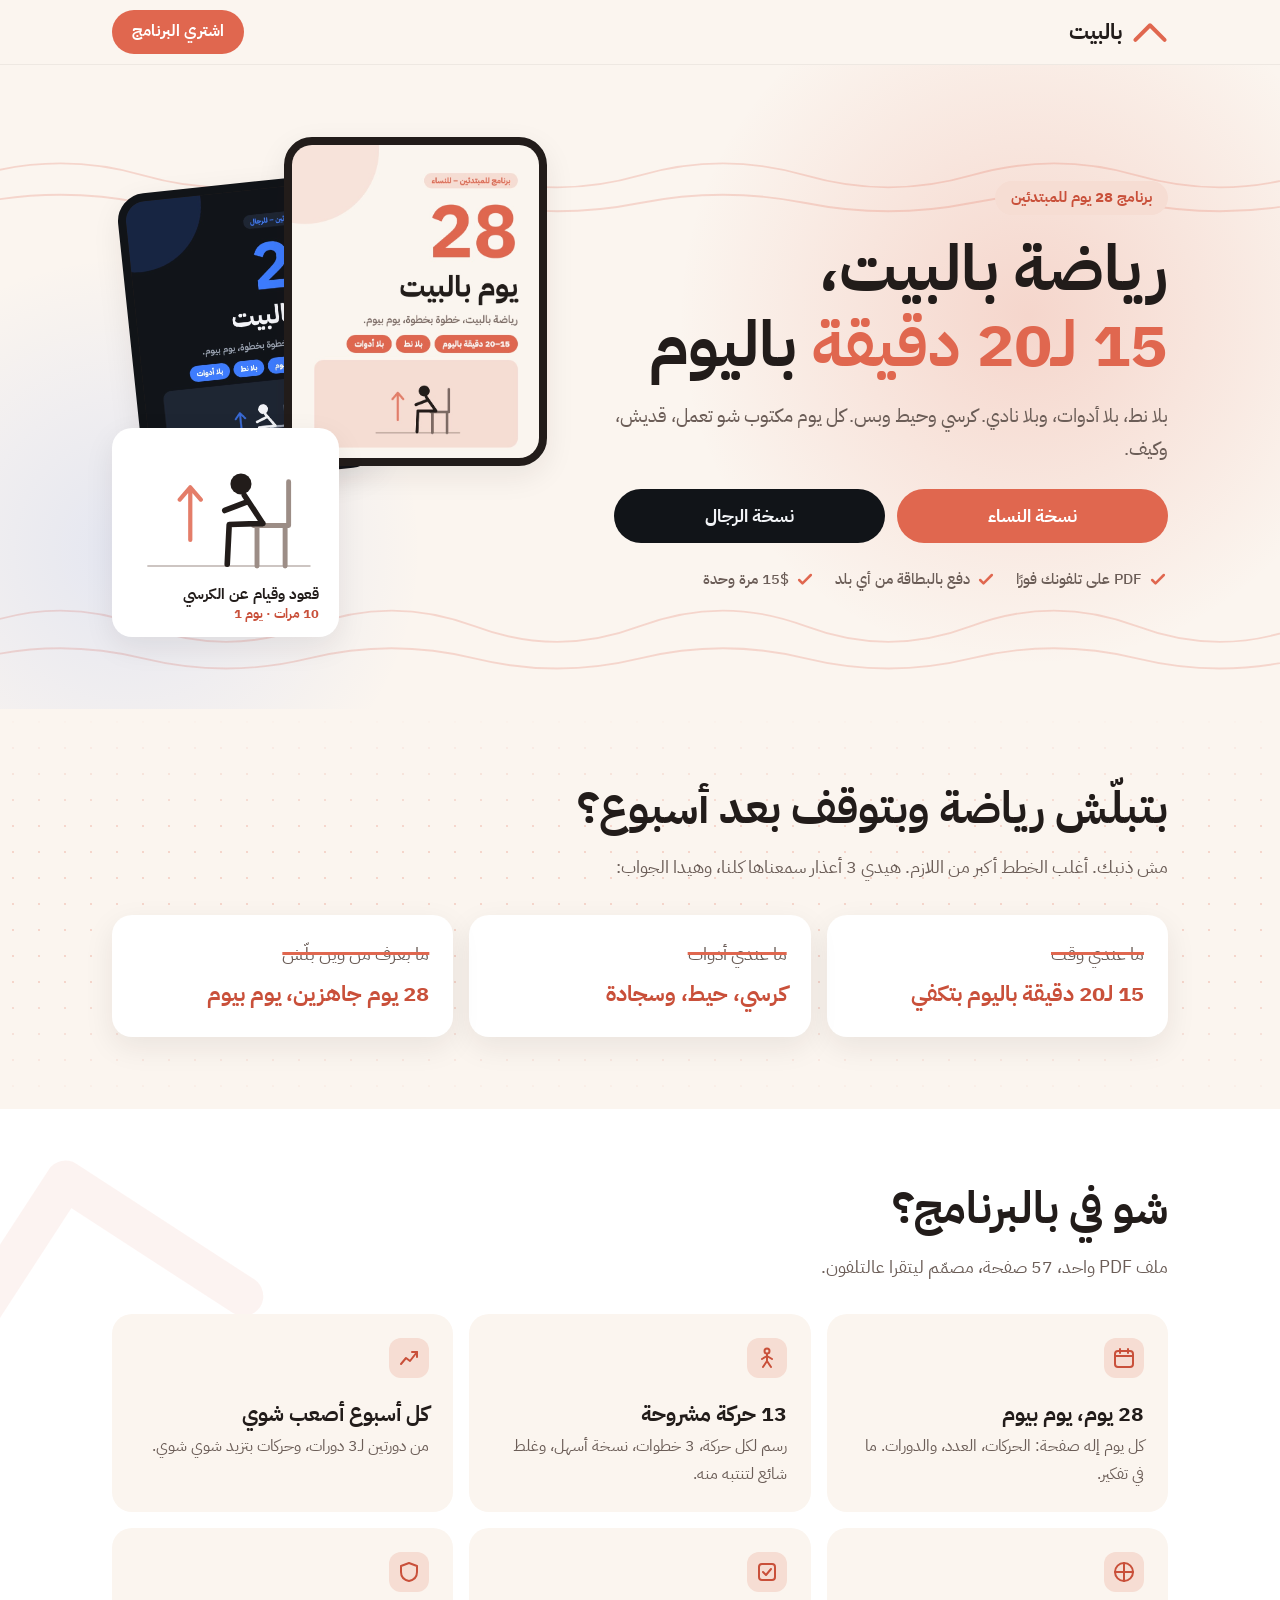
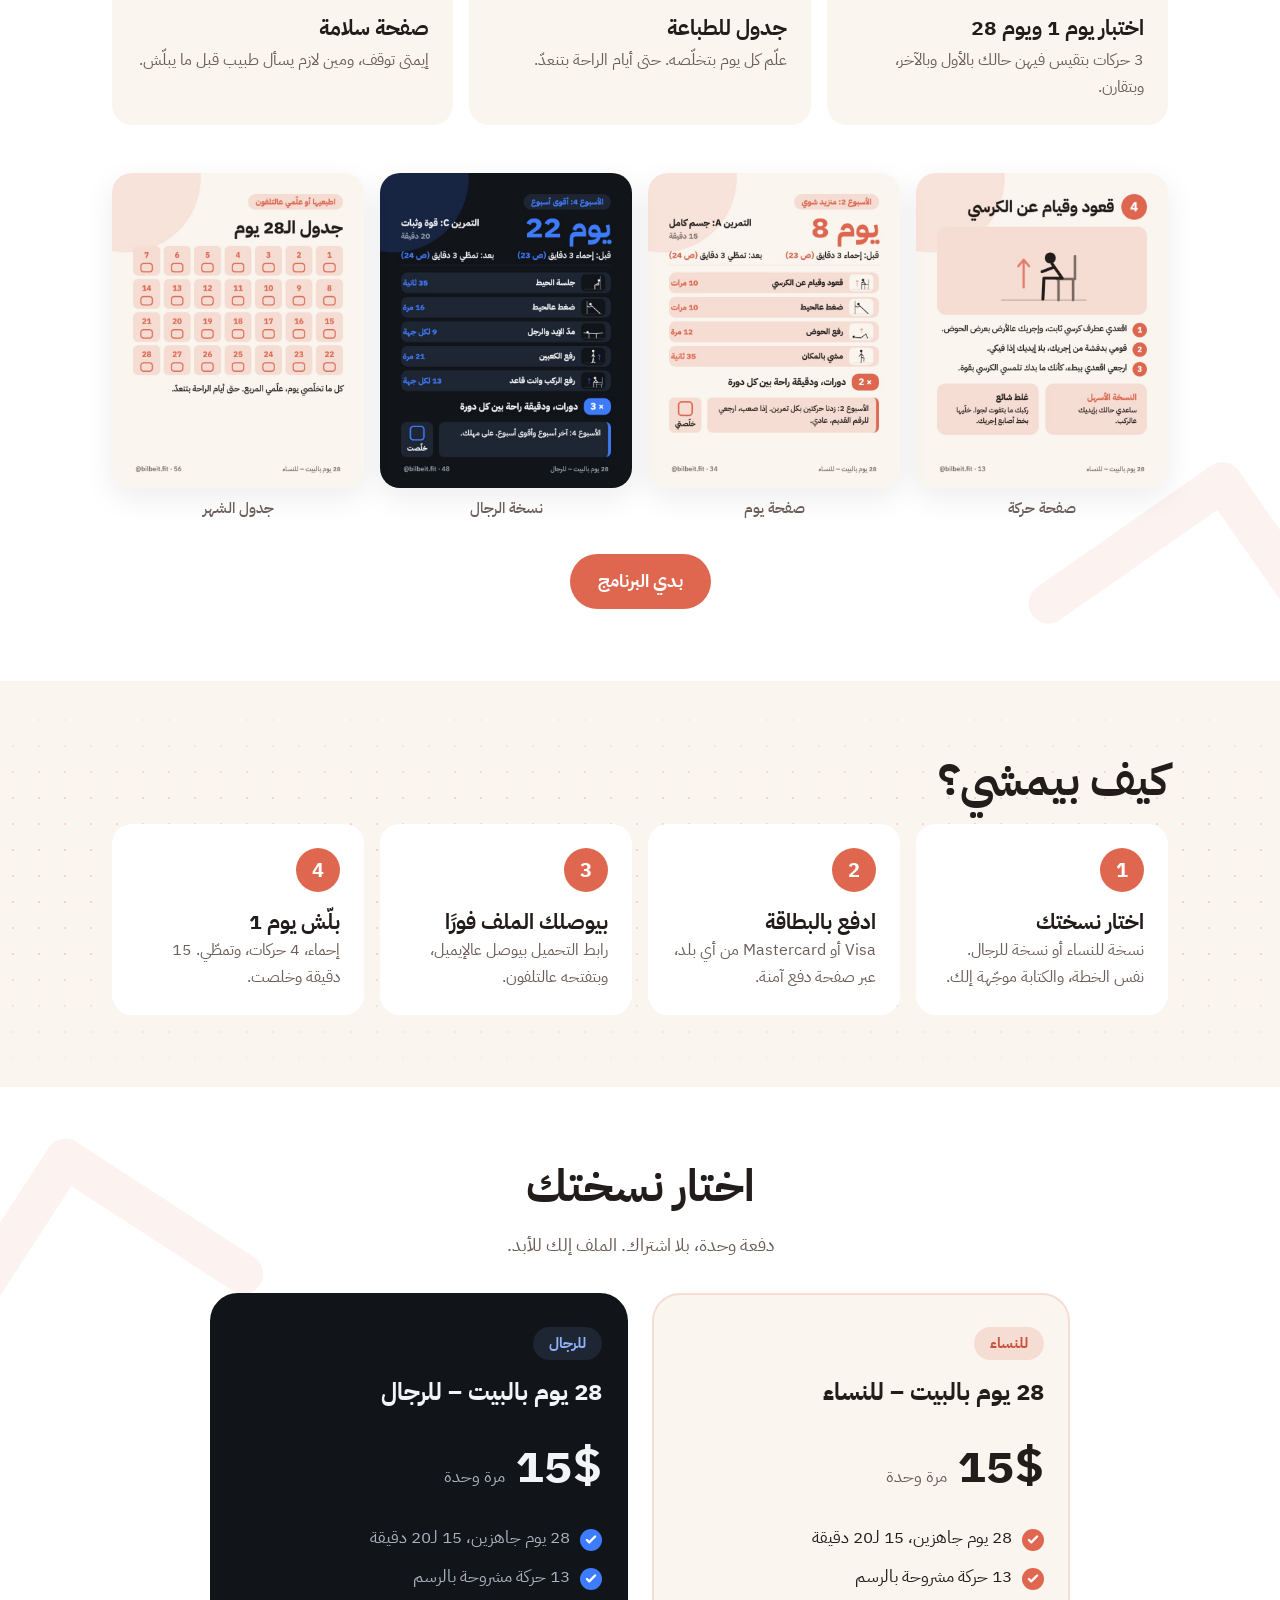
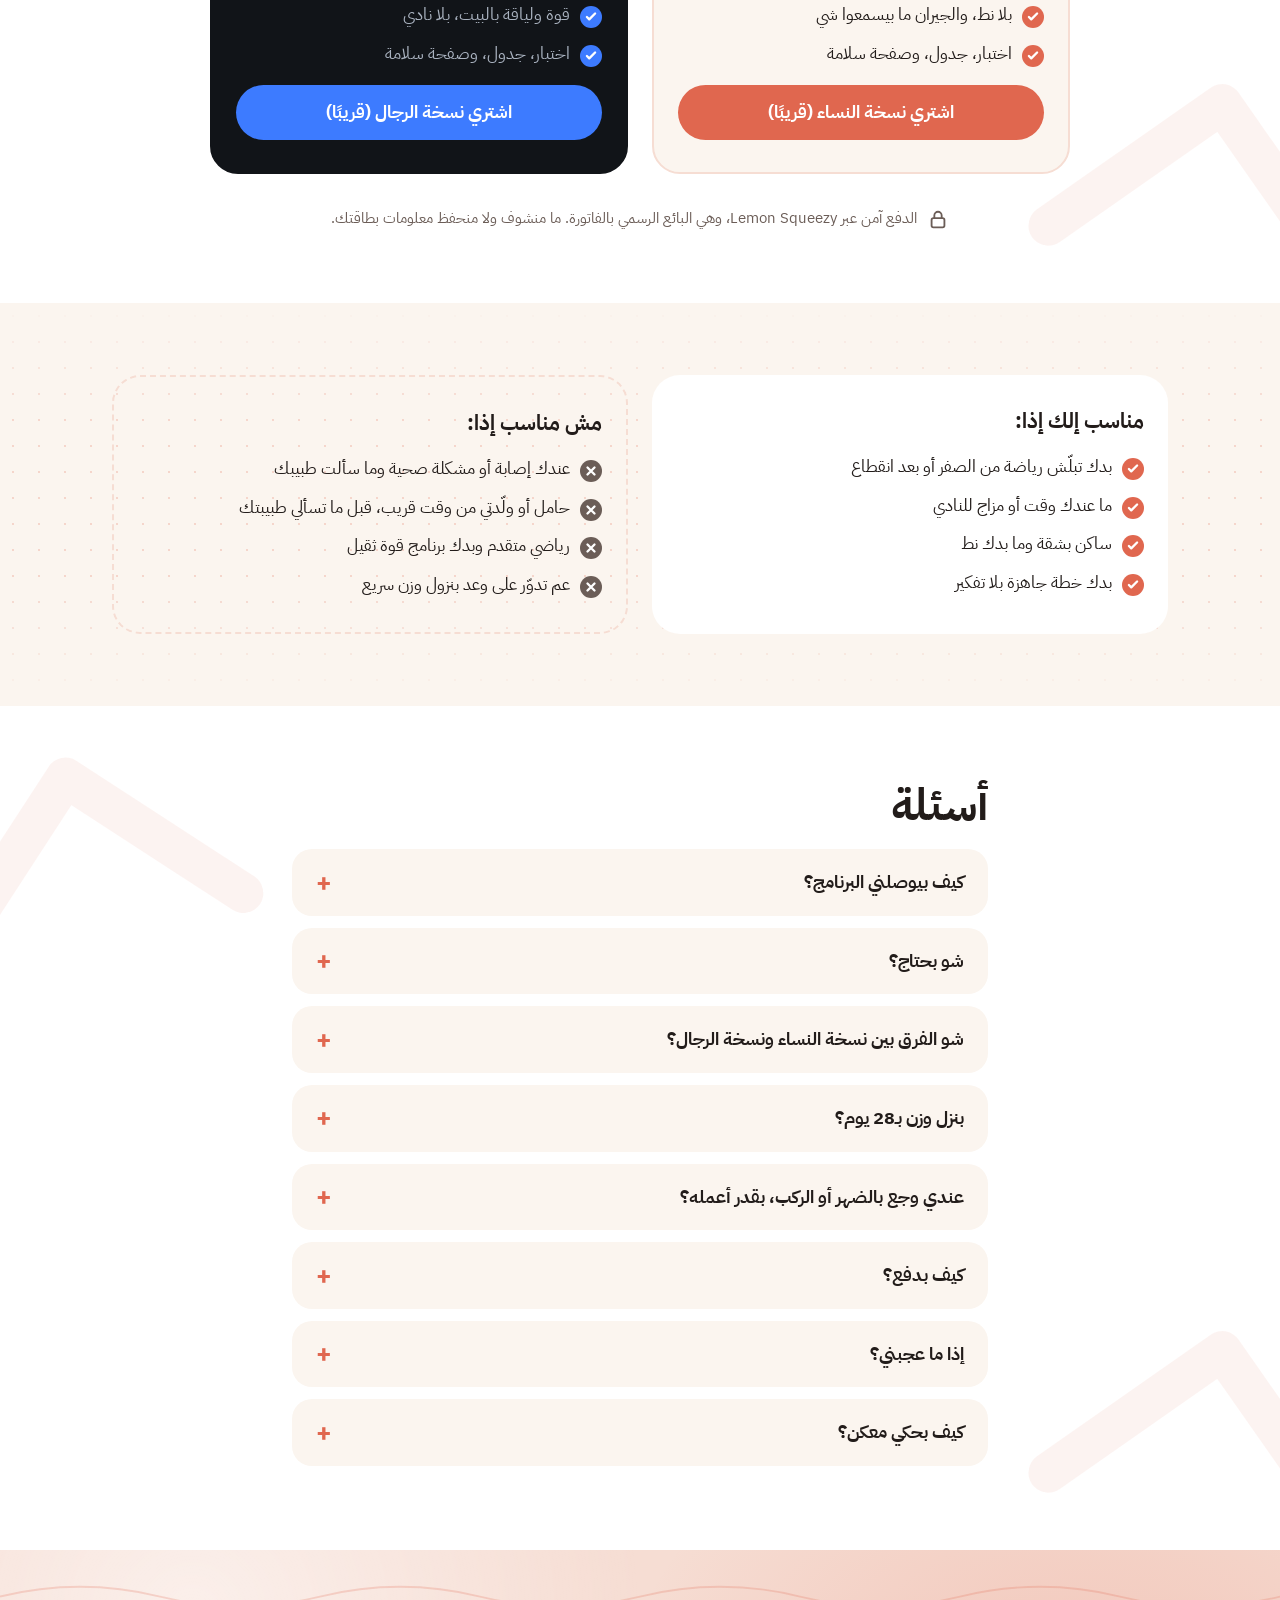
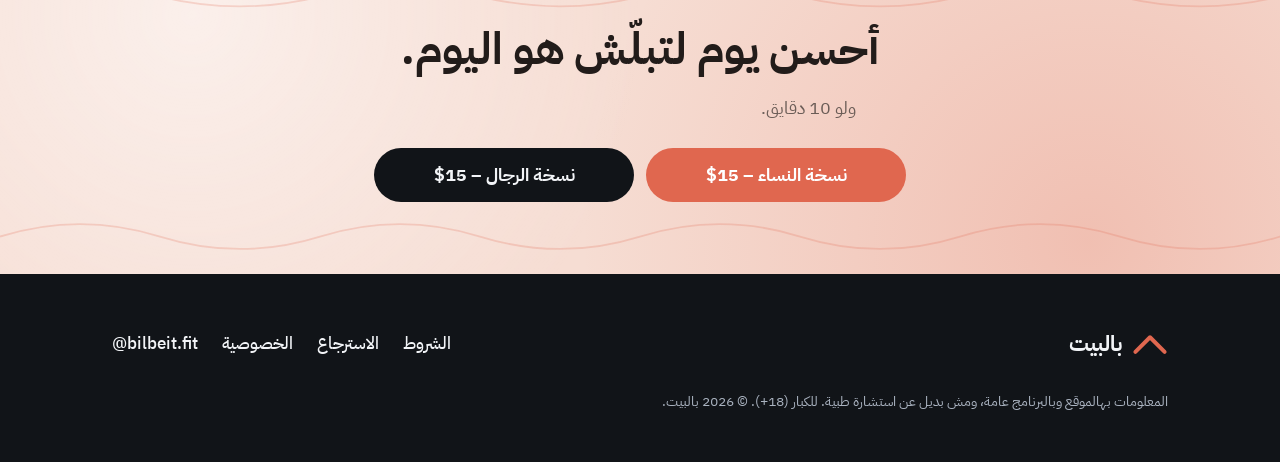
==== index.html @ 8a80253b "Store website for 28 yom bilbeit Co-Authored-By: Claude Opus 5.5 <noreply@anthropic.com>" ====
<!doctype html>
<html lang="ar" dir="rtl">
<head>
<meta charset="utf-8">
<meta name="viewport" content="width=device-width, initial-scale=1">
<title>28 يوم بالبيت | رياضة بالبيت بلا نادي</title>
<meta name="description" content="برنامج رياضة بالبيت للمبتدئين: 28 يوم جاهزين، 15 لـ20 دقيقة باليوم، بلا نط وبلا أدوات. نسخة للنساء ونسخة للرجال، PDF على تلفونك بـ15$.">
<meta property="og:title" content="28 يوم بالبيت">
<meta property="og:description" content="رياضة بالبيت، 15 لـ20 دقيقة باليوم، بلا نط وبلا أدوات.">
<meta property="og:image" content="img/cover-women.jpg">
<meta name="theme-color" content="#FBF5EF">
<link rel="icon" href="img/favicon.svg" type="image/svg+xml">
<link rel="preconnect" href="https://fonts.googleapis.com">
<link rel="preconnect" href="https://fonts.gstatic.com" crossorigin>
<link href="https://fonts.googleapis.com/css2?family=IBM+Plex+Sans+Arabic:wght@400;500;700&display=swap" rel="stylesheet">
<link rel="stylesheet" href="style.css">
</head>
<body>
<a class="skip" href="#main">انتقل للمحتوى</a>

<header class="nav">
  <div class="wrap nav-in">
    <a class="logo" href="#top" aria-label="بالبيت، الصفحة الرئيسية">
      <svg viewBox="0 0 64 40" aria-hidden="true"><path d="M6 34 L32 8 L58 34"/></svg>
      <span>بالبيت</span>
    </a>
    <a class="btn btn-sm" href="#buy">اشتري البرنامج</a>
  </div>
</header>

<main id="main">
  <!-- Hero -->
  <section class="hero" id="top">
    <svg class="waves" viewBox="0 0 1440 700" preserveAspectRatio="xMidYMid slice" aria-hidden="true"><g class="bg-drift"><path d="M0 120 Q90 94 180 120 T360 120 T540 120 T720 120 T900 120 T1080 120 T1260 120 T1440 120 T1620 120 T1800 120 T1980 120 T2160 120 T2340 120 T2520 120 T2700 120 T2880 120"/><path d="M0 150 Q90 132 180 150 T360 150 T540 150 T720 150 T900 150 T1080 150 T1260 150 T1440 150 T1620 150 T1800 150 T1980 150 T2160 150 T2340 150 T2520 150 T2700 150 T2880 150"/><path d="M0 610 Q90 576 180 610 T360 610 T540 610 T720 610 T900 610 T1080 610 T1260 610 T1440 610 T1620 610 T1800 610 T1980 610 T2160 610 T2340 610 T2520 610 T2700 610 T2880 610"/><path d="M0 645 Q90 623 180 645 T360 645 T540 645 T720 645 T900 645 T1080 645 T1260 645 T1440 645 T1620 645 T1800 645 T1980 645 T2160 645 T2340 645 T2520 645 T2700 645 T2880 645"/></g></svg>
    <div class="wrap hero-in">
      <div class="hero-text">
        <span class="chip">برنامج 28 يوم للمبتدئين</span>
        <h1>رياضة بالبيت،<br><span class="accent">15 لـ20 دقيقة</span> باليوم</h1>
        <p class="lead">بلا نط، بلا أدوات، وبلا نادي. كرسي وحيط وبس. كل يوم مكتوب شو تعمل، قديش، وكيف.</p>
        <div class="cta-row">
          <a class="btn" href="#buy-women">نسخة النساء</a>
          <a class="btn btn-dark" href="#buy-men">نسخة الرجال</a>
        </div>
        <ul class="trust">
          <li><svg aria-hidden="true" viewBox="0 0 24 24"><path d="M5 12l4 4 10-10"/></svg>PDF على تلفونك فورًا</li>
          <li><svg aria-hidden="true" viewBox="0 0 24 24"><path d="M5 12l4 4 10-10"/></svg>دفع بالبطاقة من أي بلد</li>
          <li><svg aria-hidden="true" viewBox="0 0 24 24"><path d="M5 12l4 4 10-10"/></svg>15$ مرة وحدة</li>
        </ul>
      </div>
      <div class="hero-art" aria-hidden="true">
        <div class="phone"><img src="img/cover-women.jpg" alt="" width="720" height="900"></div>
        <div class="phone phone-back"><img src="img/cover-men.jpg" alt="" width="720" height="900"></div>
        <div class="fig-card">
          <!-- SMIL animation: works in Safari, Chrome and Firefox (CSS "d" animation does not work in Safari). -->
          <svg viewBox="0 0 600 420" class="hero-svg"><line x1="80" y1="370" x2="540" y2="370" class="ground"/>
            <path d="M380 255 H480 M480 255 V130 M390 255 V370 M470 255 V370" class="prop"/>
            <path d="M200 300 V150 M170 185 L200 150 L230 185" class="hint">
              <animateTransform attributeName="transform" type="translate" values="0 0;0 -18;0 0" dur="1.5s" repeatCount="indefinite"/></path>
            <circle cx="345" cy="140" r="30" class="fig">
              <animate attributeName="cx" values="345;345;330;330;345" keyTimes="0;.15;.5;.65;1" dur="3s" repeatCount="indefinite"
                       calcMode="spline" keySplines=".45 0 .55 1;.45 0 .55 1;.45 0 .55 1;.45 0 .55 1"/>
              <animate attributeName="cy" values="140;140;62;62;140" keyTimes="0;.15;.5;.65;1" dur="3s" repeatCount="indefinite"
                       calcMode="spline" keySplines=".45 0 .55 1;.45 0 .55 1;.45 0 .55 1;.45 0 .55 1"/></circle>
            <path d="M355 172 L410 250 M410 250 L310 250 L305 365 M365 190 L300 215" class="fig">
              <animate attributeName="d" keyTimes="0;.15;.5;.65;1" dur="3s" repeatCount="indefinite" calcMode="spline"
                       keySplines=".45 0 .55 1;.45 0 .55 1;.45 0 .55 1;.45 0 .55 1"
                       values="M355 172 L410 250 M410 250 L310 250 L305 365 M365 190 L300 215;M355 172 L410 250 M410 250 L310 250 L305 365 M365 190 L300 215;M330 95 L335 225 M335 225 L328 295 L310 365 M332 125 L262 150;M330 95 L335 225 M335 225 L328 295 L310 365 M332 125 L262 150;M355 172 L410 250 M410 250 L310 250 L305 365 M365 190 L300 215"/></path>
          </svg>
          <p class="fig-cap"><b>قعود وقيام عن الكرسي</b><span>10 مرات · يوم 1</span></p>
        </div>
      </div>
    </div>
  </section>

  <!-- Problem -> answer -->
  <section class="sec">
    <div class="wrap">
      <h2 class="h2">بتبلّش رياضة وبتوقف بعد أسبوع؟</h2>
      <p class="sub">مش ذنبك. أغلب الخطط أكبر من اللازم. هيدي 3 أعذار سمعناها كلنا، وهيدا الجواب:</p>
      <div class="swaps">
        <div class="swap"><s>ما عندي وقت</s><b>15 لـ20 دقيقة باليوم بتكفي</b></div>
        <div class="swap"><s>ما عندي أدوات</s><b>كرسي، حيط، وسجادة</b></div>
        <div class="swap"><s>ما بعرف من وين بلّش</s><b>28 يوم جاهزين، يوم بيوم</b></div>
      </div>
    </div>
  </section>

  <!-- What's inside -->
  <section class="sec sec-soft" id="inside">
    <div class="wrap">
      <h2 class="h2">شو في بالبرنامج؟</h2>
      <p class="sub">ملف PDF واحد، 57 صفحة، مصمّم ليتقرا عالتلفون.</p>
      <div class="grid3">
        <div class="feat"><svg viewBox="0 0 24 24" aria-hidden="true"><rect x="3" y="5" width="18" height="16" rx="3"/><path d="M3 10h18M8 3v4M16 3v4"/></svg><h3>28 يوم، يوم بيوم</h3><p>كل يوم إله صفحة: الحركات، العدد، والدورات. ما في تفكير.</p></div>
        <div class="feat"><svg viewBox="0 0 24 24" aria-hidden="true"><circle cx="12" cy="5" r="2.5"/><path d="M12 8v7M12 15l-4 6M12 15l4 6M12 10l-5 3M12 10l5 3"/></svg><h3>13 حركة مشروحة</h3><p>رسم لكل حركة، 3 خطوات، نسخة أسهل، وغلط شائع لتنتبه منه.</p></div>
        <div class="feat"><svg viewBox="0 0 24 24" aria-hidden="true"><path d="M4 18l5-6 4 3 7-9"/><path d="M15 6h5v5"/></svg><h3>كل أسبوع أصعب شوي</h3><p>من دورتين لـ3 دورات، وحركات بتزيد شوي شوي.</p></div>
        <div class="feat"><svg viewBox="0 0 24 24" aria-hidden="true"><path d="M12 3v18M3 12h18" /><circle cx="12" cy="12" r="9"/></svg><h3>اختبار يوم 1 ويوم 28</h3><p>3 حركات بتقيس فيهن حالك بالأول وبالآخر، وبتقارن.</p></div>
        <div class="feat"><svg viewBox="0 0 24 24" aria-hidden="true"><rect x="4" y="4" width="16" height="16" rx="3"/><path d="M8 12l3 3 5-6"/></svg><h3>جدول للطباعة</h3><p>علّم كل يوم بتخلّصه. حتى أيام الراحة بتنعدّ.</p></div>
        <div class="feat"><svg viewBox="0 0 24 24" aria-hidden="true"><path d="M12 3l8 3v6c0 5-3.5 8-8 9-4.5-1-8-4-8-9V6z"/></svg><h3>صفحة سلامة</h3><p>إيمتى توقف، ومين لازم يسأل طبيب قبل ما يبلّش.</p></div>
      </div>
      <div class="pages">
        <figure><img src="img/exercise.jpg" alt="صفحة حركة: قعود وقيام عن الكرسي، مع رسم و3 خطوات" width="720" height="900" loading="lazy"><figcaption>صفحة حركة</figcaption></figure>
        <figure><img src="img/day.jpg" alt="صفحة يوم 8: التمرين A مع الحركات والعدد" width="720" height="900" loading="lazy"><figcaption>صفحة يوم</figcaption></figure>
        <figure><img src="img/day-men.jpg" alt="صفحة يوم 22 من نسخة الرجال" width="720" height="900" loading="lazy"><figcaption>نسخة الرجال</figcaption></figure>
        <figure><img src="img/tracker.jpg" alt="جدول الـ28 يوم للطباعة" width="720" height="900" loading="lazy"><figcaption>جدول الشهر</figcaption></figure>
      </div>
      <div class="center"><a class="btn" href="#buy">بدي البرنامج</a></div>
    </div>
  </section>

  <!-- How it works -->
  <section class="sec">
    <div class="wrap">
      <h2 class="h2">كيف بيمشي؟</h2>
      <ol class="steps">
        <li><b>1</b><div><h3>اختار نسختك</h3><p>نسخة للنساء أو نسخة للرجال. نفس الخطة، والكتابة موجّهة إلك.</p></div></li>
        <li><b>2</b><div><h3>ادفع بالبطاقة</h3><p>Visa أو Mastercard من أي بلد، عبر صفحة دفع آمنة.</p></div></li>
        <li><b>3</b><div><h3>بيوصلك الملف فورًا</h3><p>رابط التحميل بيوصل عالإيميل، وبتفتحه عالتلفون.</p></div></li>
        <li><b>4</b><div><h3>بلّش يوم 1</h3><p>إحماء، 4 حركات، وتمطّي. 15 دقيقة وخلصت.</p></div></li>
      </ol>
    </div>
  </section>

  <!-- Pricing -->
  <section class="sec sec-soft" id="buy">
    <div class="wrap">
      <h2 class="h2 center">اختار نسختك</h2>
      <p class="sub center">دفعة وحدة، بلا اشتراك. الملف إلك للأبد.</p>
      <div class="plans">
        <article class="plan" id="buy-women">
          <span class="chip">للنساء</span>
          <h3>28 يوم بالبيت – للنساء</h3>
          <p class="price"><span>15$</span> مرة وحدة</p>
          <ul class="ticks">
            <li>28 يوم جاهزين، 15 لـ20 دقيقة</li><li>13 حركة مشروحة بالرسم</li>
            <li>بلا نط، والجيران ما بيسمعوا شي</li><li>اختبار، جدول، وصفحة سلامة</li>
          </ul>
          <a class="btn btn-block lemonsqueezy-button" data-checkout="women" href="#">اشتري نسخة النساء</a>
        </article>
        <article class="plan plan-dark" id="buy-men">
          <span class="chip">للرجال</span>
          <h3>28 يوم بالبيت – للرجال</h3>
          <p class="price"><span>15$</span> مرة وحدة</p>
          <ul class="ticks">
            <li>28 يوم جاهزين، 15 لـ20 دقيقة</li><li>13 حركة مشروحة بالرسم</li>
            <li>قوة ولياقة بالبيت، بلا نادي</li><li>اختبار، جدول، وصفحة سلامة</li>
          </ul>
          <a class="btn btn-block lemonsqueezy-button" data-checkout="men" href="#">اشتري نسخة الرجال</a>
        </article>
      </div>
      <p class="pay-note">
        <svg viewBox="0 0 24 24" aria-hidden="true"><rect x="5" y="10" width="14" height="10" rx="2"/><path d="M8 10V7a4 4 0 0 1 8 0v3"/></svg>
        الدفع آمن عبر Lemon Squeezy، وهي البائع الرسمي بالفاتورة. ما منشوف ولا منحفظ معلومات بطاقتك.
      </p>
    </div>
  </section>

  <!-- For who -->
  <section class="sec">
    <div class="wrap two">
      <div class="card">
        <h2 class="h3">مناسب إلك إذا:</h2>
        <ul class="ticks">
          <li>بدك تبلّش رياضة من الصفر أو بعد انقطاع</li>
          <li>ما عندك وقت أو مزاج للنادي</li>
          <li>ساكن بشقة وما بدك نط</li>
          <li>بدك خطة جاهزة بلا تفكير</li>
        </ul>
      </div>
      <div class="card card-line">
        <h2 class="h3">مش مناسب إذا:</h2>
        <ul class="crosses">
          <li>عندك إصابة أو مشكلة صحية وما سألت طبيبك</li>
          <li>حامل أو ولّدتي من وقت قريب، قبل ما تسألي طبيبتك</li>
          <li>رياضي متقدم وبدك برنامج قوة ثقيل</li>
          <li>عم تدوّر على وعد بنزول وزن سريع</li>
        </ul>
      </div>
    </div>
  </section>

  <!-- FAQ -->
  <section class="sec sec-soft" id="faq">
    <div class="wrap narrow">
      <h2 class="h2">أسئلة</h2>
      <details><summary>كيف بيوصلني البرنامج؟</summary><p>بعد الدفع مباشرة بيوصلك إيميل فيه رابط تحميل الـPDF. بتقدر تفتحه عالتلفون أو تطبعه.</p></details>
      <details><summary>شو بحتاج؟</summary><p>كرسي ثابت بلا دواليب، حيط فاضي، وسجادة أو حصيرة. ومساحة مترين بمترين.</p></details>
      <details><summary>شو الفرق بين نسخة النساء ونسخة الرجال؟</summary><p>نفس الخطة ونفس الحركات. الكتابة موجّهة إلك، وأرقام نسخة الرجال أعلى شوي.</p></details>
      <details><summary>بنزل وزن بـ28 يوم؟</summary><p>ما منوعد بأي رقم. هيدا برنامج ليصير عندك روتين حركة وتصير أقوى شوي كل أسبوع. كل جسم بيتغيّر بسرعة مختلفة.</p></details>
      <details><summary>عندي وجع بالضهر أو الركب، بقدر أعمله؟</summary><p>اسأل طبيبك أو أخصائي علاج فيزيائي قبل ما تبلّش. البرنامج عام، ومش بديل عن نصيحة طبية.</p></details>
      <details><summary>كيف بدفع؟</summary><p>بالبطاقة (Visa أو Mastercard) من أي بلد، عبر Lemon Squeezy. وأحيانًا Apple Pay أو Google Pay حسب جهازك.</p></details>
      <details><summary>إذا ما عجبني؟</summary><p>بترجعلك مصاريك خلال 14 يوم من الشراء. شوف <a href="refund.html">سياسة الاسترجاع</a>.</p></details>
      <details><summary>كيف بحكي معكن؟</summary><p>ابعتلنا رسالة على إنستغرام <a href="https://instagram.com/bilbeit.fit" dir="ltr">@bilbeit.fit</a>.</p></details>
    </div>
  </section>

  <!-- Final CTA -->
  <section class="sec final">
    <svg class="waves" viewBox="0 0 1440 400" preserveAspectRatio="xMidYMid slice" aria-hidden="true"><g class="bg-drift"><path d="M0 70 Q90 48 180 70 T360 70 T540 70 T720 70 T900 70 T1080 70 T1260 70 T1440 70 T1620 70 T1800 70 T1980 70 T2160 70 T2340 70 T2520 70 T2700 70 T2880 70"/><path d="M0 340 Q90 312 180 340 T360 340 T540 340 T720 340 T900 340 T1080 340 T1260 340 T1440 340 T1620 340 T1800 340 T1980 340 T2160 340 T2340 340 T2520 340 T2700 340 T2880 340"/></g></svg>
    <div class="wrap center">
      <h2 class="h2">أحسن يوم لتبلّش هو اليوم.</h2>
      <p class="sub">ولو 10 دقايق.</p>
      <div class="cta-row center-row">
        <a class="btn" href="#buy-women">نسخة النساء – 15$</a>
        <a class="btn btn-dark" href="#buy-men">نسخة الرجال – 15$</a>
      </div>
    </div>
  </section>
</main>

<footer class="foot">
  <div class="wrap foot-in">
    <a class="logo" href="#top"><svg viewBox="0 0 64 40" aria-hidden="true"><path d="M6 34 L32 8 L58 34"/></svg><span>بالبيت</span></a>
    <nav aria-label="روابط قانونية">
      <a href="terms.html">الشروط</a><a href="refund.html">الاسترجاع</a><a href="privacy.html">الخصوصية</a>
      <a href="https://instagram.com/bilbeit.fit" dir="ltr">@bilbeit.fit</a>
    </nav>
    <p class="small">المعلومات بهالموقع وبالبرنامج عامة، ومش بديل عن استشارة طبية. للكبار (18+). © <span id="y">2026</span> بالبيت.</p>
  </div>
</footer>

<div class="sticky-buy" role="region" aria-label="شراء سريع">
  <span><b>15$</b> مرة وحدة</span>
  <a class="btn btn-sm" href="#buy">اختار نسختك</a>
</div>

<script>
  // Lemon Squeezy checkout links. Paste each product's "Share" link here once the store is approved.
  const CHECKOUT = {
    women: "",  // e.g. https://bilbeit.lemonsqueezy.com/buy/xxxxxxxx
    men: ""
  };
  document.querySelectorAll("[data-checkout]").forEach(function (a) {
    const url = CHECKOUT[a.dataset.checkout];
    if (url) { a.href = url + (url.includes("?") ? "&" : "?") + "embed=1"; }
    else { a.classList.remove("lemonsqueezy-button"); a.href = "https://instagram.com/bilbeit.fit"; a.textContent += " (قريبًا)"; }
  });
  document.getElementById("y").textContent = new Date().getFullYear();
  // Respect "reduce motion": stop the SVG (SMIL) animations too.
  if (window.matchMedia("(prefers-reduced-motion: reduce)").matches) {
    document.querySelectorAll("svg").forEach(function (svg) { if (svg.pauseAnimations) svg.pauseAnimations(); });
  }
</script>
<script src="https://app.lemonsqueezy.com/js/lemon.js" defer></script>
</body>
</html>
---- style.css ----
/* بالبيت — store page. Mobile first, RTL. */
:root {
  --bg: #FBF5EF; --surface: #FFFFFF; --soft: #F6DDD3; --text: #221C1A; --muted: #6B5D57;
  --accent: #E0674F; --accent-strong: #C9503A; --on-accent: #FFFFFF;
  --dark: #111418; --dark-soft: #1E2633; --dark-text: #F2F4F7; --dark-muted: #AAB3C0; --blue: #3D7BFF;
  --r-lg: 28px; --r-md: 20px; --r-sm: 14px;
  --s1: 8px; --s2: 16px; --s3: 24px; --s4: 32px; --s5: 48px; --s6: 72px;
  --shadow: 0 10px 30px rgba(34, 28, 26, .08);
}
* { box-sizing: border-box; margin: 0; padding: 0; }
html { scroll-behavior: smooth; scroll-padding-top: 80px; -webkit-text-size-adjust: 100%; }
body { font-family: 'IBM Plex Sans Arabic', system-ui, sans-serif; background: var(--bg); color: var(--text);
       font-size: 17px; line-height: 1.7; padding-bottom: 76px; }
img { max-width: 100%; height: auto; display: block; }
a { color: inherit; }
.wrap { width: 100%; max-width: 1120px; margin: 0 auto; padding: 0 var(--s2); }
.narrow { max-width: 760px; }
.center { text-align: center; }
.accent { color: var(--accent); }
.skip { position: absolute; right: -999px; top: 8px; background: var(--text); color: #fff; padding: 8px 16px; border-radius: 8px; z-index: 100; }
.skip:focus { right: 8px; }
:focus-visible { outline: 3px solid var(--blue); outline-offset: 3px; border-radius: 6px; }

/* Buttons */
.btn { display: inline-flex; align-items: center; justify-content: center; gap: 8px; min-height: 52px; padding: 12px 28px;
       background: var(--accent); color: var(--on-accent); font-weight: 700; font-size: 18px; text-decoration: none;
       border-radius: 999px; border: 0; cursor: pointer; touch-action: manipulation;
       transition: background-color .2s ease, transform .15s ease; }
.btn:hover { background: var(--accent-strong); }
.btn:active { transform: scale(.97); }
.btn-dark { background: var(--dark); color: var(--dark-text); }
.btn-dark:hover { background: #262c35; }
.btn-sm { min-height: 44px; padding: 8px 20px; font-size: 16px; }
.btn-block { width: 100%; }

/* Nav */
.nav { position: sticky; top: 0; z-index: 40; background: rgba(251, 245, 239, .92); backdrop-filter: blur(10px);
       border-bottom: 1px solid rgba(34, 28, 26, .06); }
.nav-in { display: flex; align-items: center; justify-content: space-between; height: 64px; }
.logo { display: inline-flex; align-items: center; gap: 10px; text-decoration: none; font-weight: 700; font-size: 22px; }
.logo svg { width: 36px; height: 24px; }
.logo path { fill: none; stroke: var(--accent); stroke-width: 7; stroke-linecap: round; stroke-linejoin: round; }

/* Hero */
.hero { padding: var(--s5) 0 var(--s5); overflow: hidden; }
.hero-in { display: grid; gap: var(--s5); align-items: center; }
.chip { display: inline-block; background: var(--soft); color: var(--accent-strong); font-weight: 700; font-size: 15px;
        padding: 4px 16px; border-radius: 999px; }
h1 { font-size: clamp(36px, 9vw, 64px); line-height: 1.2; margin: var(--s2) 0; }
.lead { font-size: 19px; color: var(--muted); max-width: 34em; }
.cta-row { display: flex; flex-wrap: wrap; gap: 12px; margin-top: var(--s3); }
.cta-row .btn { flex: 1 1 160px; }
.center-row { justify-content: center; }
.trust { list-style: none; display: flex; flex-wrap: wrap; gap: 8px 20px; margin-top: var(--s3); font-size: 15px; font-weight: 500; color: var(--muted); }
.trust li { display: inline-flex; align-items: center; gap: 6px; }
.trust svg, .ticks li::before { flex: none; }
.trust svg { width: 20px; height: 20px; fill: none; stroke: var(--accent); stroke-width: 3; stroke-linecap: round; stroke-linejoin: round; }
.hero-art { position: relative; height: 420px; max-width: 420px; margin: 0 auto; width: 100%; }
.phone { position: absolute; width: 58%; top: 0; right: 4%; border-radius: 28px; overflow: hidden; border: 8px solid var(--text);
         box-shadow: var(--shadow); background: var(--text); z-index: 2; aspect-ratio: 4 / 5; }
.phone img { width: 100%; height: 100%; object-fit: cover; }
.phone-back { right: auto; left: 4%; top: 46px; width: 52%; transform: rotate(-6deg); z-index: 1; border-color: var(--dark); }
.fig-card { position: absolute; bottom: 0; left: 0; width: 50%; background: var(--surface); border-radius: var(--r-md);
            box-shadow: var(--shadow); padding: 8px; z-index: 3; }
.fig-card svg { width: 100%; height: auto; display: block; }
.fig { fill: none; stroke: var(--text); stroke-width: 16; stroke-linecap: round; stroke-linejoin: round; }
circle.fig { fill: var(--text); stroke: none; }
.prop { fill: none; stroke: #9c8d86; stroke-width: 14; stroke-linecap: round; }
.ground { stroke: #9c8d86; stroke-width: 6; stroke-linecap: round; opacity: .5; }
.hint { fill: none; stroke: var(--accent); stroke-width: 12; stroke-linecap: round; stroke-linejoin: round; opacity: .85; }
.fig-cap { display: flex; flex-direction: column; padding: 0 12px 6px; line-height: 1.4; }
.fig-cap b { font-size: 15px; }
.fig-cap span { font-size: 13px; color: var(--accent-strong); font-weight: 700; }

/* Background design: soft brand blobs, flowing lines, a faint dot grid and roof chevrons. */
.hero, .sec, .final { position: relative; isolation: isolate; overflow: hidden; }
.hero::before { content: ""; position: absolute; inset: -20% -10% auto auto; width: 70vw; max-width: 760px; aspect-ratio: 1;
  background: radial-gradient(circle, rgba(224, 103, 79, .22), rgba(224, 103, 79, 0) 65%); z-index: -1; }
.hero::after { content: ""; position: absolute; inset: auto auto -25% -15%; width: 60vw; max-width: 640px; aspect-ratio: 1;
  background: radial-gradient(circle, rgba(61, 123, 255, .12), rgba(61, 123, 255, 0) 65%); z-index: -1; }
.waves { position: absolute; inset: 0; width: 100%; height: 100%; z-index: -1; pointer-events: none; }
.waves path { fill: none; stroke: var(--accent); stroke-width: 2; opacity: .22; }
.bg-drift { animation: drift 14s linear infinite; }
@keyframes drift { from { transform: translateX(0); } to { transform: translateX(-360px); } }
.sec:not(.sec-soft):not(.final)::before { content: ""; position: absolute; inset: 0; z-index: -1;
  background-image: radial-gradient(rgba(224, 103, 79, .22) 1.3px, transparent 1.5px); background-size: 26px 26px;
  -webkit-mask-image: linear-gradient(180deg, transparent, #000 30%, #000 70%, transparent);
          mask-image: linear-gradient(180deg, transparent, #000 30%, #000 70%, transparent); }
.sec-soft::before, .sec-soft::after { content: ""; position: absolute; z-index: -1; width: 340px; height: 200px; opacity: .07;
  background: url("data:image/svg+xml,%3Csvg xmlns='http://www.w3.org/2000/svg' viewBox='0 0 340 200'%3E%3Cpath d='M20 180 L170 30 L320 180' fill='none' stroke='%23E0674F' stroke-width='40' stroke-linecap='round' stroke-linejoin='round'/%3E%3C/svg%3E") center / contain no-repeat; }
.sec-soft::before { top: 40px; left: -90px; transform: rotate(-12deg); }
.sec-soft::after { bottom: 30px; right: -100px; transform: rotate(10deg); }
.final::before { content: ""; position: absolute; inset: 0; z-index: -1;
  background: radial-gradient(circle at 15% 20%, rgba(255, 255, 255, .55), transparent 40%),
              radial-gradient(circle at 85% 90%, rgba(224, 103, 79, .25), transparent 45%); }

/* Sections */
.sec { padding: var(--s6) 0; }
.sec-soft { background: var(--surface); }
.h2 { font-size: clamp(28px, 6.5vw, 44px); line-height: 1.25; margin-bottom: var(--s2); }
.h3, h3 { font-size: 21px; line-height: 1.4; }
.sub { color: var(--muted); font-size: 18px; margin-bottom: var(--s4); max-width: 40em; }
.sub.center { margin-left: auto; margin-right: auto; }

.swaps { display: grid; gap: var(--s2); }
.swap { background: var(--surface); border-radius: var(--r-md); padding: var(--s3); display: flex; flex-direction: column; gap: 6px; box-shadow: var(--shadow); }
.swap s { color: var(--muted); font-size: 18px; text-decoration-color: var(--accent); text-decoration-thickness: 3px; }
.swap b { color: var(--accent-strong); font-size: 22px; }

.grid3 { display: grid; gap: var(--s2); }
.feat { background: var(--bg); border-radius: var(--r-md); padding: var(--s3); }
.feat svg { width: 40px; height: 40px; padding: 8px; background: var(--soft); border-radius: 12px; fill: none; stroke: var(--accent-strong);
            stroke-width: 2; stroke-linecap: round; stroke-linejoin: round; margin-bottom: 12px; }
.feat p { color: var(--muted); font-size: 16px; margin-top: 4px; }
.pages { display: grid; grid-template-columns: repeat(2, 1fr); gap: var(--s2); margin: var(--s5) 0 var(--s4); }
.pages figure { margin: 0; }
.pages img { border-radius: var(--r-md); box-shadow: var(--shadow); aspect-ratio: 4 / 5; object-fit: cover; }
.pages figcaption { text-align: center; font-size: 15px; font-weight: 500; color: var(--muted); margin-top: 8px; }

.steps { list-style: none; display: grid; gap: var(--s2); }
.steps li { display: flex; gap: var(--s2); align-items: flex-start; background: var(--surface); border-radius: var(--r-md); padding: var(--s3); }
.steps b { flex: none; width: 44px; height: 44px; border-radius: 50%; background: var(--accent); color: var(--on-accent);
           display: flex; align-items: center; justify-content: center; font-size: 20px; }
.steps p { color: var(--muted); font-size: 16px; }

/* Pricing */
.plans { display: grid; gap: var(--s3); max-width: 860px; margin: 0 auto; }
.plan { background: var(--bg); border: 2px solid var(--soft); border-radius: var(--r-lg); padding: var(--s4) var(--s3);
        display: flex; flex-direction: column; gap: var(--s2); scroll-margin-top: 90px; }
.plan .chip { align-self: flex-start; }
.plan h3 { font-size: 24px; }
.price { font-size: 17px; color: var(--muted); }
.price span { font-size: 48px; font-weight: 700; color: var(--text); margin-left: 6px; }
.plan .btn { margin-top: auto; }
.plan-dark { background: var(--dark); border-color: var(--dark); color: var(--dark-text); }
.plan-dark .chip { background: var(--dark-soft); color: #8FB2FF; }
.plan-dark .price, .plan-dark .ticks { color: var(--dark-muted); }
.plan-dark .price span { color: var(--dark-text); }
.plan-dark .ticks li::before { background-color: var(--blue); }
.plan-dark .btn { background: var(--blue); }
.plan-dark .btn:hover { background: #2f66e0; }
.ticks, .crosses { list-style: none; display: grid; gap: 10px; }
.ticks li, .crosses li { position: relative; padding-right: 32px; }
.ticks li::before, .crosses li::before { content: ""; position: absolute; right: 0; top: 5px; width: 22px; height: 22px; border-radius: 50%;
  background: var(--accent) center / 14px no-repeat; }
.ticks li::before { background-image: url("data:image/svg+xml,%3Csvg xmlns='http://www.w3.org/2000/svg' viewBox='0 0 24 24' fill='none' stroke='white' stroke-width='4' stroke-linecap='round' stroke-linejoin='round'%3E%3Cpath d='M5 12l4 4 10-10'/%3E%3C/svg%3E"); }
.crosses li::before { background-color: var(--muted); background-image: url("data:image/svg+xml,%3Csvg xmlns='http://www.w3.org/2000/svg' viewBox='0 0 24 24' fill='none' stroke='white' stroke-width='4' stroke-linecap='round'%3E%3Cpath d='M6 6l12 12M18 6L6 18'/%3E%3C/svg%3E"); }
.pay-note { display: flex; gap: 10px; align-items: flex-start; justify-content: center; max-width: 640px; margin: var(--s4) auto 0;
            font-size: 15px; color: var(--muted); }
.pay-note svg { flex: none; width: 22px; height: 22px; fill: none; stroke: var(--muted); stroke-width: 2; margin-top: 3px; }

.two { display: grid; gap: var(--s3); }
.card { background: var(--surface); border-radius: var(--r-lg); padding: var(--s4) var(--s3); }
.card h2 { margin-bottom: var(--s2); }
.card-line { background: transparent; border: 2px dashed var(--soft); }

/* FAQ */
details { background: var(--bg); border-radius: var(--r-md); margin-bottom: 12px; }
summary { cursor: pointer; list-style: none; padding: 18px 24px; font-weight: 700; font-size: 18px; min-height: 56px;
          display: flex; justify-content: space-between; gap: 16px; align-items: center; }
summary::-webkit-details-marker { display: none; }
summary::after { content: "+"; color: var(--accent); font-size: 26px; line-height: 1; transition: transform .2s ease; }
details[open] summary::after { transform: rotate(45deg); }
details p { padding: 0 24px 20px; color: var(--muted); }

.final { background: var(--soft); }
.final .sub { margin-bottom: var(--s3); }

/* Footer */
.foot { background: var(--dark); color: var(--dark-muted); padding: var(--s5) 0; }
.foot-in { display: grid; gap: var(--s3); }
.foot .logo { color: var(--dark-text); }
.foot nav { display: flex; flex-wrap: wrap; gap: 8px 24px; }
.foot nav a { color: var(--dark-text); text-decoration: none; font-weight: 500; min-height: 44px; display: inline-flex; align-items: center; }
.foot nav a:hover { text-decoration: underline; }
.small { font-size: 14px; }

/* Sticky buy bar on phones */
.sticky-buy { position: fixed; bottom: 0; left: 0; right: 0; z-index: 50; display: flex; align-items: center; justify-content: space-between;
              gap: 12px; padding: 10px 16px calc(10px + env(safe-area-inset-bottom)); background: rgba(255, 255, 255, .96);
              border-top: 1px solid rgba(34, 28, 26, .08); backdrop-filter: blur(10px); }
.sticky-buy b { font-size: 22px; }

/* Legal pages */
.legal { padding: var(--s5) 0 var(--s6); }
.legal h1 { font-size: clamp(30px, 7vw, 44px); }
.legal h2 { font-size: 22px; margin: var(--s4) 0 var(--s1); }
.legal p, .legal li { color: var(--muted); }
.legal ul { padding-right: 22px; }
.legal .todo { background: #FFF4D6; color: #6B4E00; border-radius: 8px; padding: 2px 8px; font-weight: 700; }

@media (min-width: 768px) {
  body { padding-bottom: 0; }
  .sticky-buy { display: none; }
  .wrap { padding: 0 var(--s4); }
  .hero { padding: var(--s6) 0; }
  .hero-in { grid-template-columns: 1.1fr .9fr; }
  .hero-art { height: 500px; max-width: none; }
  .swaps { grid-template-columns: repeat(3, 1fr); }
  .grid3 { grid-template-columns: repeat(3, 1fr); }
  .pages { grid-template-columns: repeat(4, 1fr); }
  .steps { grid-template-columns: repeat(2, 1fr); }
  .plans { grid-template-columns: 1fr 1fr; }
  .two { grid-template-columns: 1fr 1fr; }
  .foot-in { grid-template-columns: auto 1fr; align-items: center; }
  .foot nav { justify-content: flex-end; }
  .small { grid-column: 1 / -1; }
}
@media (min-width: 1024px) { .steps { grid-template-columns: repeat(4, 1fr); } .steps li { flex-direction: column; } }
@media (prefers-reduced-motion: reduce) {
  html { scroll-behavior: auto; }
  .bg-drift { animation: none !important; }
  .btn, summary::after { transition: none; }
}
.center-row .btn { flex: 0 1 260px; }
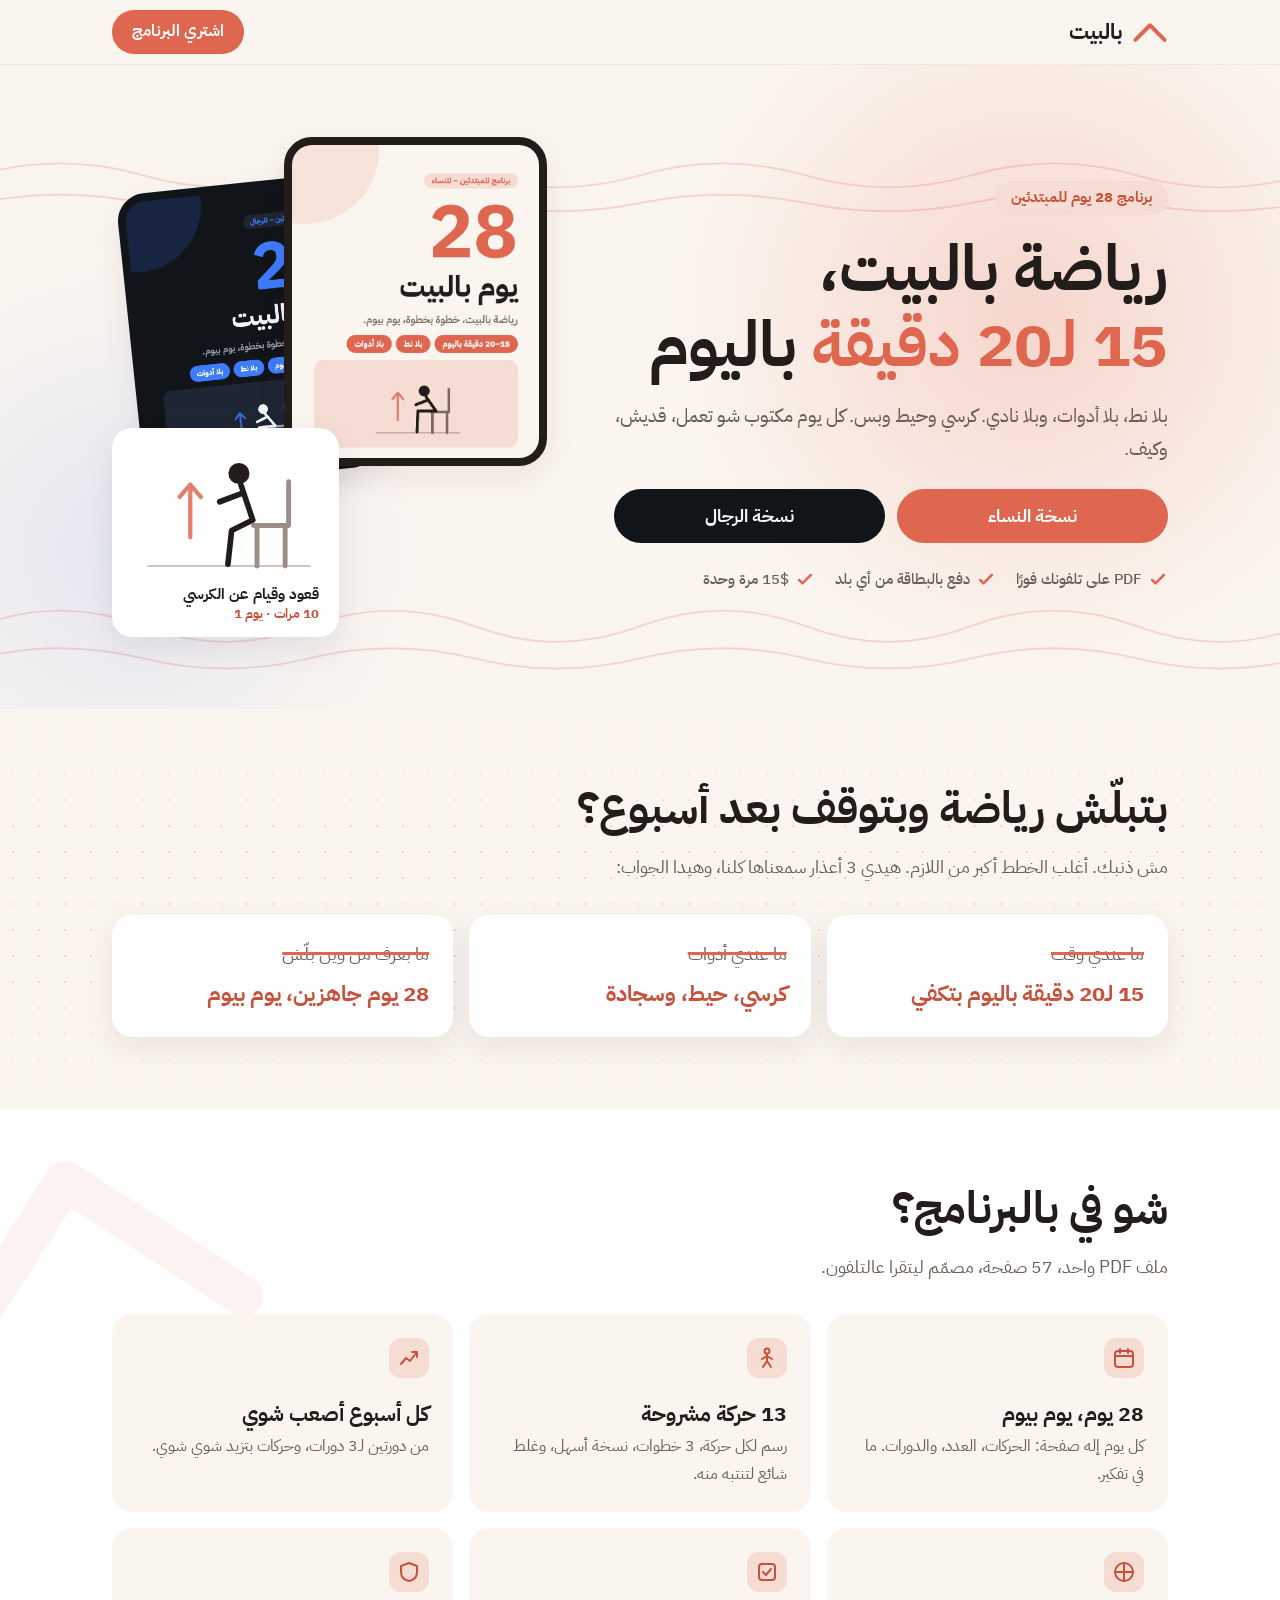
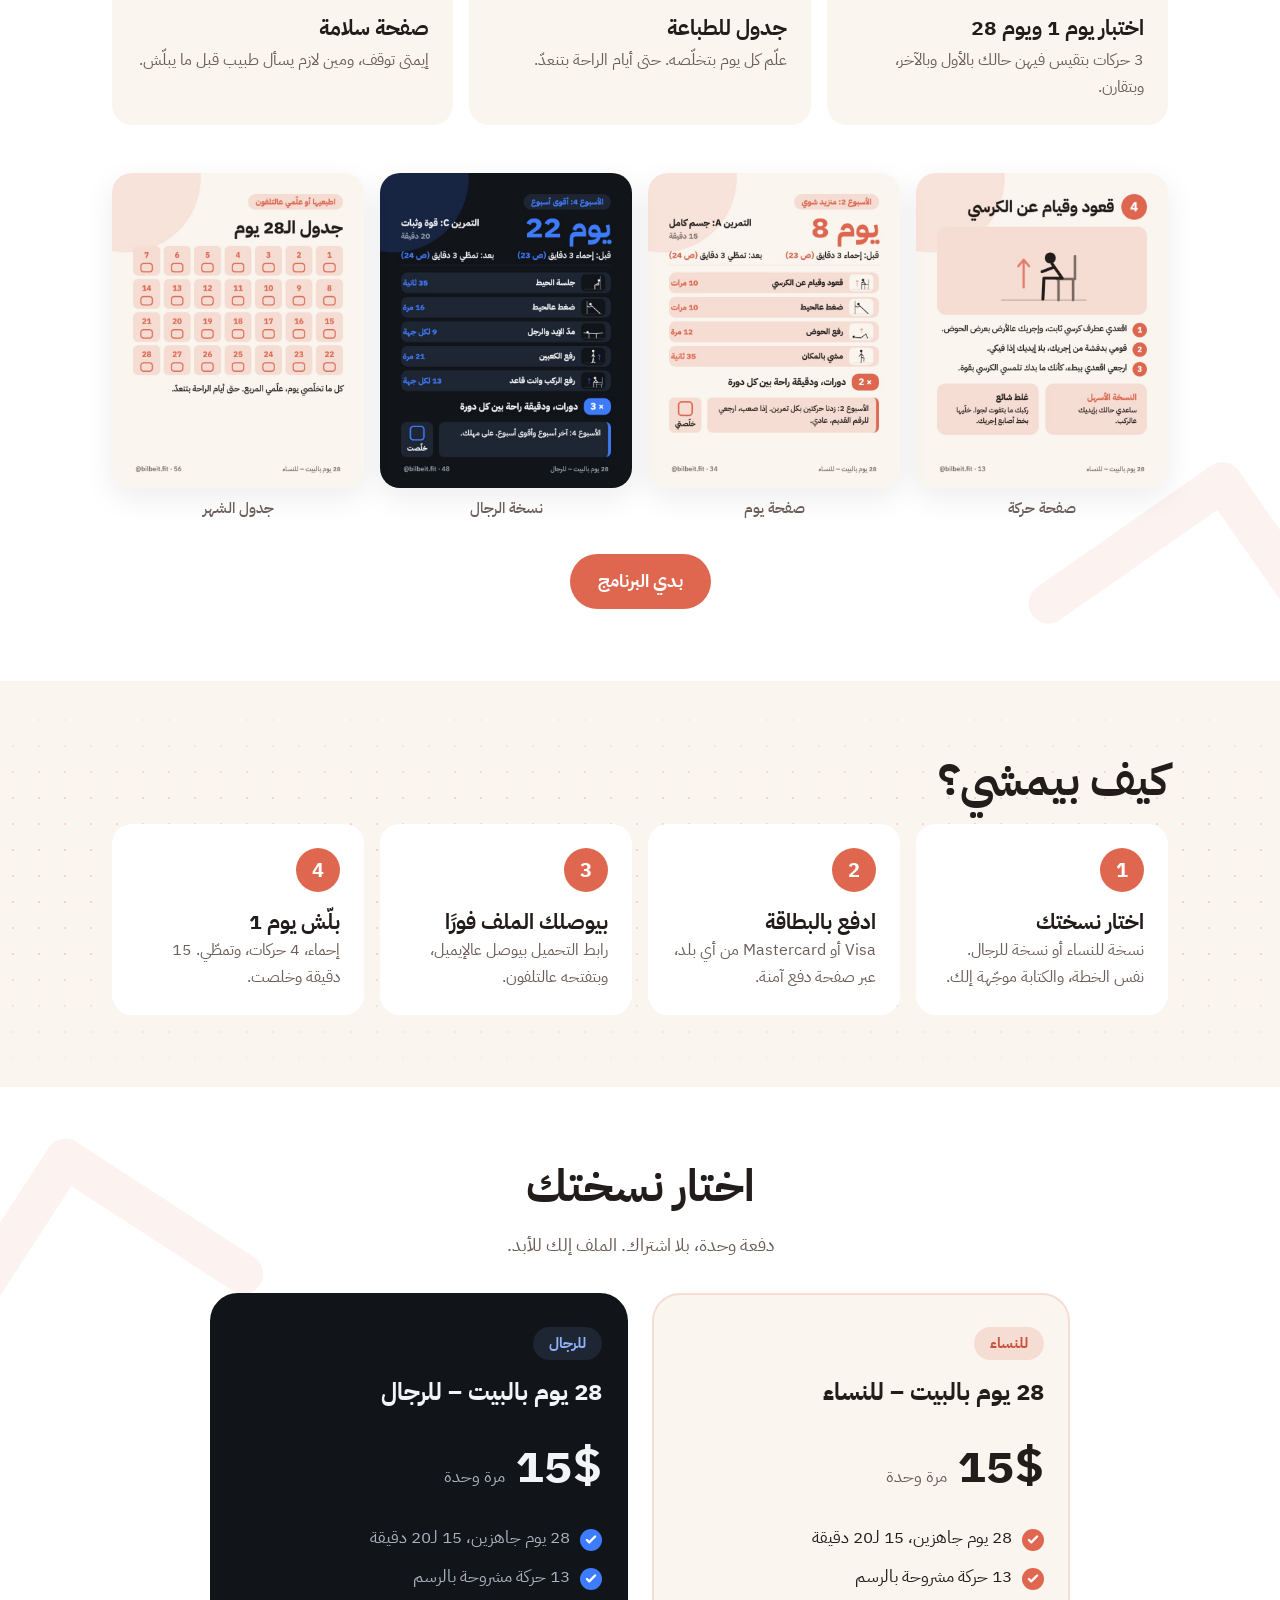
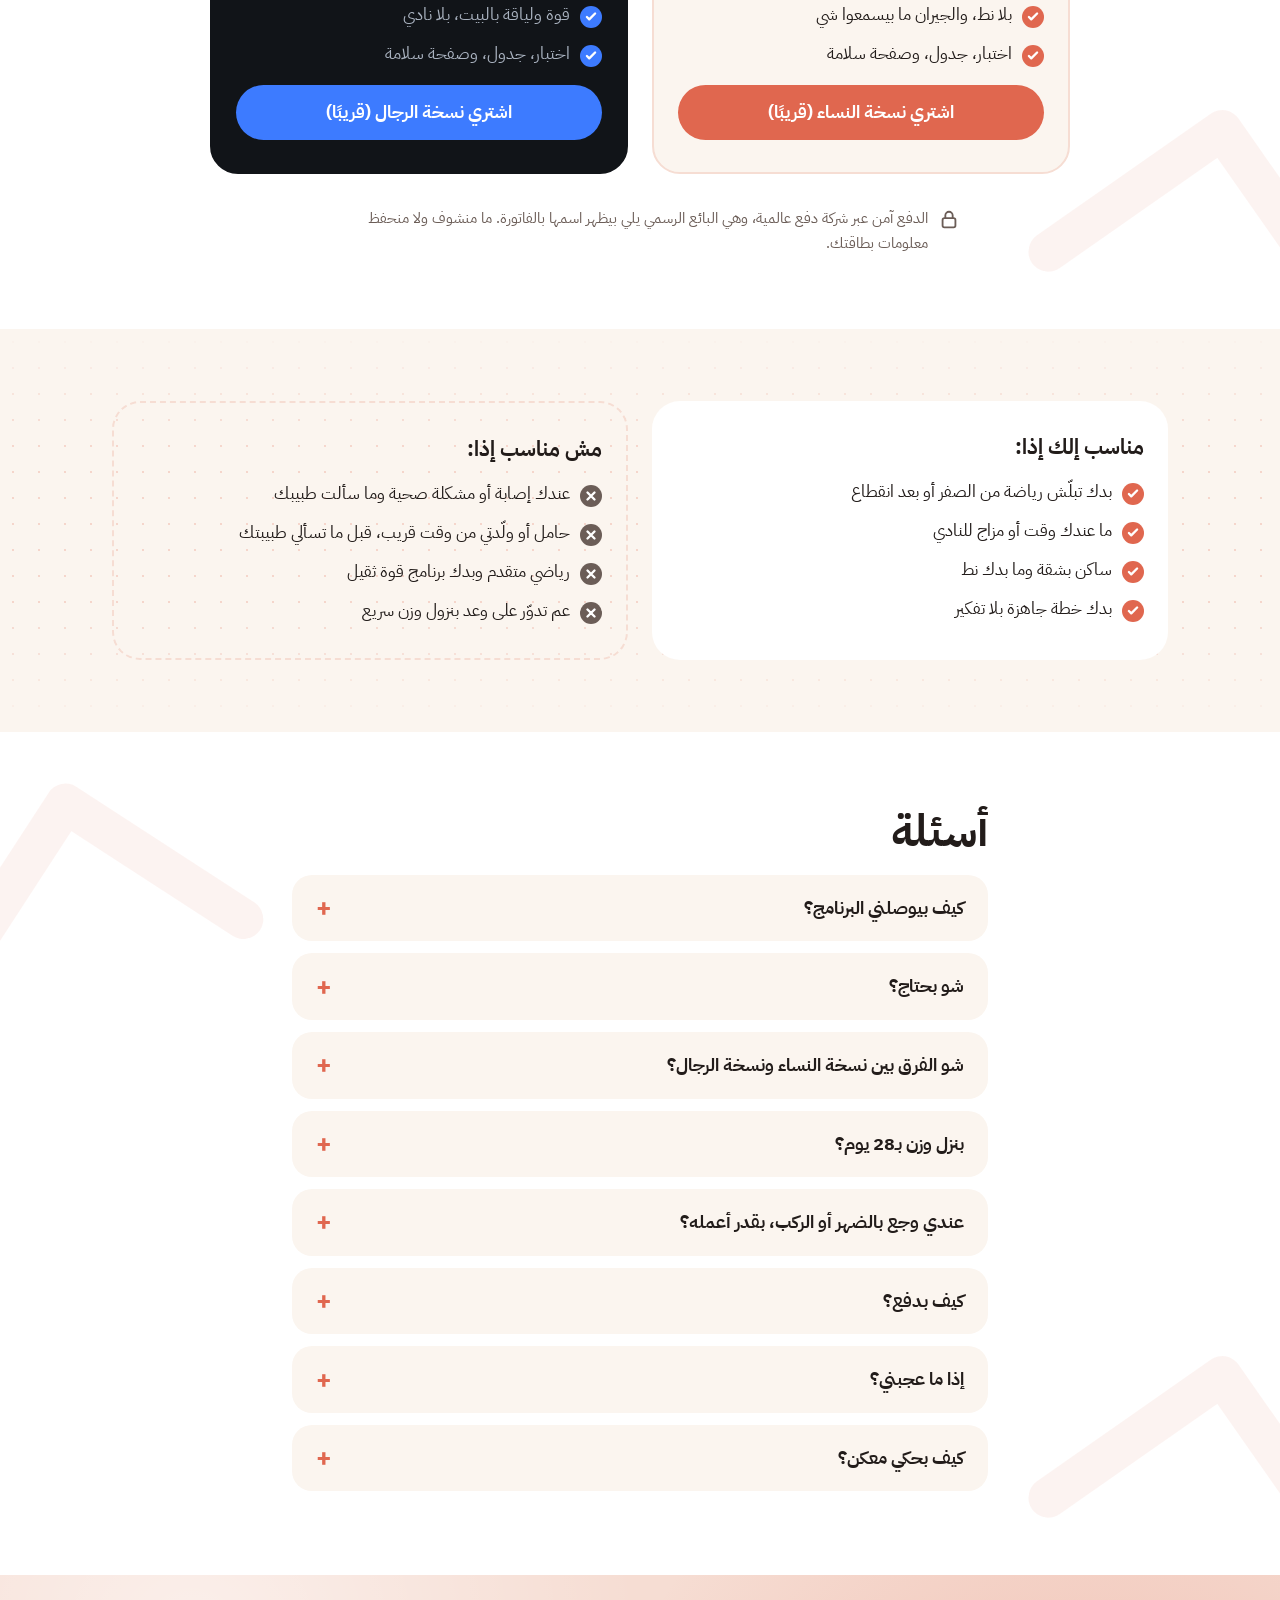
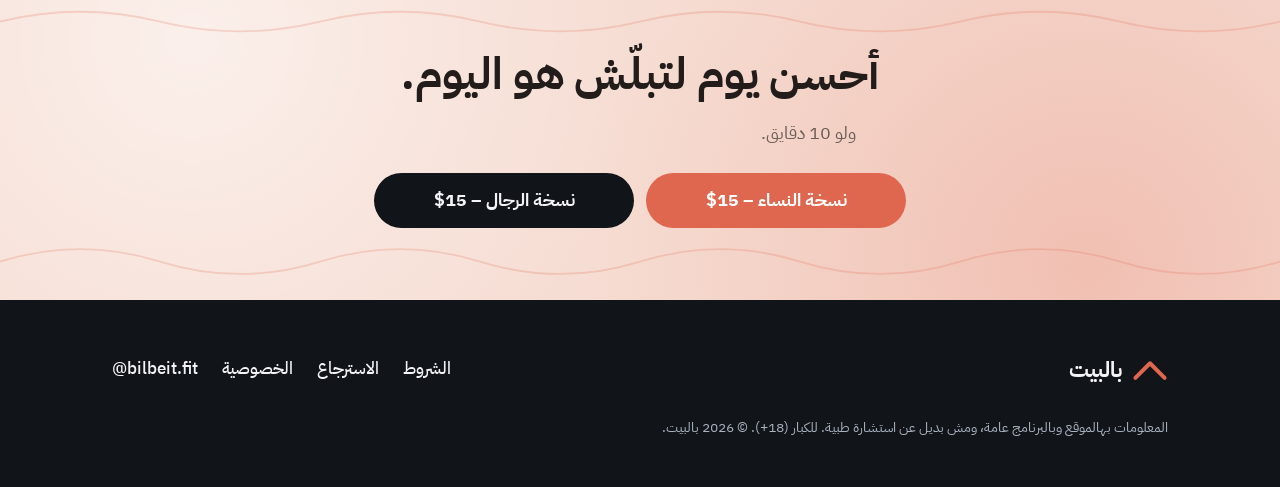
==== commit ffb5ae69: "Neutral payment wording, owner name and support email in legal pages Co-Authored-By: Claude Opus 5.5" ====
--- a/index.html
+++ b/index.html
@@ -135,7 +135,7 @@
             <li>28 يوم جاهزين، 15 لـ20 دقيقة</li><li>13 حركة مشروحة بالرسم</li>
             <li>بلا نط، والجيران ما بيسمعوا شي</li><li>اختبار، جدول، وصفحة سلامة</li>
           </ul>
-          <a class="btn btn-block lemonsqueezy-button" data-checkout="women" href="#">اشتري نسخة النساء</a>
+          <a class="btn btn-block" data-checkout="women" href="#">اشتري نسخة النساء</a>
         </article>
         <article class="plan plan-dark" id="buy-men">
           <span class="chip">للرجال</span>
@@ -145,12 +145,12 @@
             <li>28 يوم جاهزين، 15 لـ20 دقيقة</li><li>13 حركة مشروحة بالرسم</li>
             <li>قوة ولياقة بالبيت، بلا نادي</li><li>اختبار، جدول، وصفحة سلامة</li>
           </ul>
-          <a class="btn btn-block lemonsqueezy-button" data-checkout="men" href="#">اشتري نسخة الرجال</a>
+          <a class="btn btn-block" data-checkout="men" href="#">اشتري نسخة الرجال</a>
         </article>
       </div>
       <p class="pay-note">
         <svg viewBox="0 0 24 24" aria-hidden="true"><rect x="5" y="10" width="14" height="10" rx="2"/><path d="M8 10V7a4 4 0 0 1 8 0v3"/></svg>
-        الدفع آمن عبر Lemon Squeezy، وهي البائع الرسمي بالفاتورة. ما منشوف ولا منحفظ معلومات بطاقتك.
+        الدفع آمن عبر شركة دفع عالمية، وهي البائع الرسمي يلي بيظهر اسمها بالفاتورة. ما منشوف ولا منحفظ معلومات بطاقتك.
       </p>
     </div>
   </section>
@@ -188,7 +188,7 @@
       <details><summary>شو الفرق بين نسخة النساء ونسخة الرجال؟</summary><p>نفس الخطة ونفس الحركات. الكتابة موجّهة إلك، وأرقام نسخة الرجال أعلى شوي.</p></details>
       <details><summary>بنزل وزن بـ28 يوم؟</summary><p>ما منوعد بأي رقم. هيدا برنامج ليصير عندك روتين حركة وتصير أقوى شوي كل أسبوع. كل جسم بيتغيّر بسرعة مختلفة.</p></details>
       <details><summary>عندي وجع بالضهر أو الركب، بقدر أعمله؟</summary><p>اسأل طبيبك أو أخصائي علاج فيزيائي قبل ما تبلّش. البرنامج عام، ومش بديل عن نصيحة طبية.</p></details>
-      <details><summary>كيف بدفع؟</summary><p>بالبطاقة (Visa أو Mastercard) من أي بلد، عبر Lemon Squeezy. وأحيانًا Apple Pay أو Google Pay حسب جهازك.</p></details>
+      <details><summary>كيف بدفع؟</summary><p>بالبطاقة (Visa أو Mastercard) من أي بلد، عبر صفحة دفع آمنة. وأحيانًا Apple Pay أو Google Pay حسب جهازك.</p></details>
       <details><summary>إذا ما عجبني؟</summary><p>بترجعلك مصاريك خلال 14 يوم من الشراء. شوف <a href="refund.html">سياسة الاسترجاع</a>.</p></details>
       <details><summary>كيف بحكي معكن؟</summary><p>ابعتلنا رسالة على إنستغرام <a href="https://instagram.com/bilbeit.fit" dir="ltr">@bilbeit.fit</a>.</p></details>
     </div>
@@ -225,15 +225,15 @@
 </div>
 
 <script>
-  // Lemon Squeezy checkout links. Paste each product's "Share" link here once the store is approved.
+  // Checkout links from the payment provider. Paste each product's link here once the store is approved.
   const CHECKOUT = {
-    women: "",  // e.g. https://bilbeit.lemonsqueezy.com/buy/xxxxxxxx
+    women: "",
     men: ""
   };
   document.querySelectorAll("[data-checkout]").forEach(function (a) {
     const url = CHECKOUT[a.dataset.checkout];
-    if (url) { a.href = url + (url.includes("?") ? "&" : "?") + "embed=1"; }
-    else { a.classList.remove("lemonsqueezy-button"); a.href = "https://instagram.com/bilbeit.fit"; a.textContent += " (قريبًا)"; }
+    if (url) { a.href = url; }
+    else { a.href = "https://instagram.com/bilbeit.fit"; a.textContent += " (قريبًا)"; }
   });
   document.getElementById("y").textContent = new Date().getFullYear();
   // Respect "reduce motion": stop the SVG (SMIL) animations too.
@@ -241,6 +241,5 @@
     document.querySelectorAll("svg").forEach(function (svg) { if (svg.pauseAnimations) svg.pauseAnimations(); });
   }
 </script>
-<script src="https://app.lemonsqueezy.com/js/lemon.js" defer></script>
 </body>
 </html>
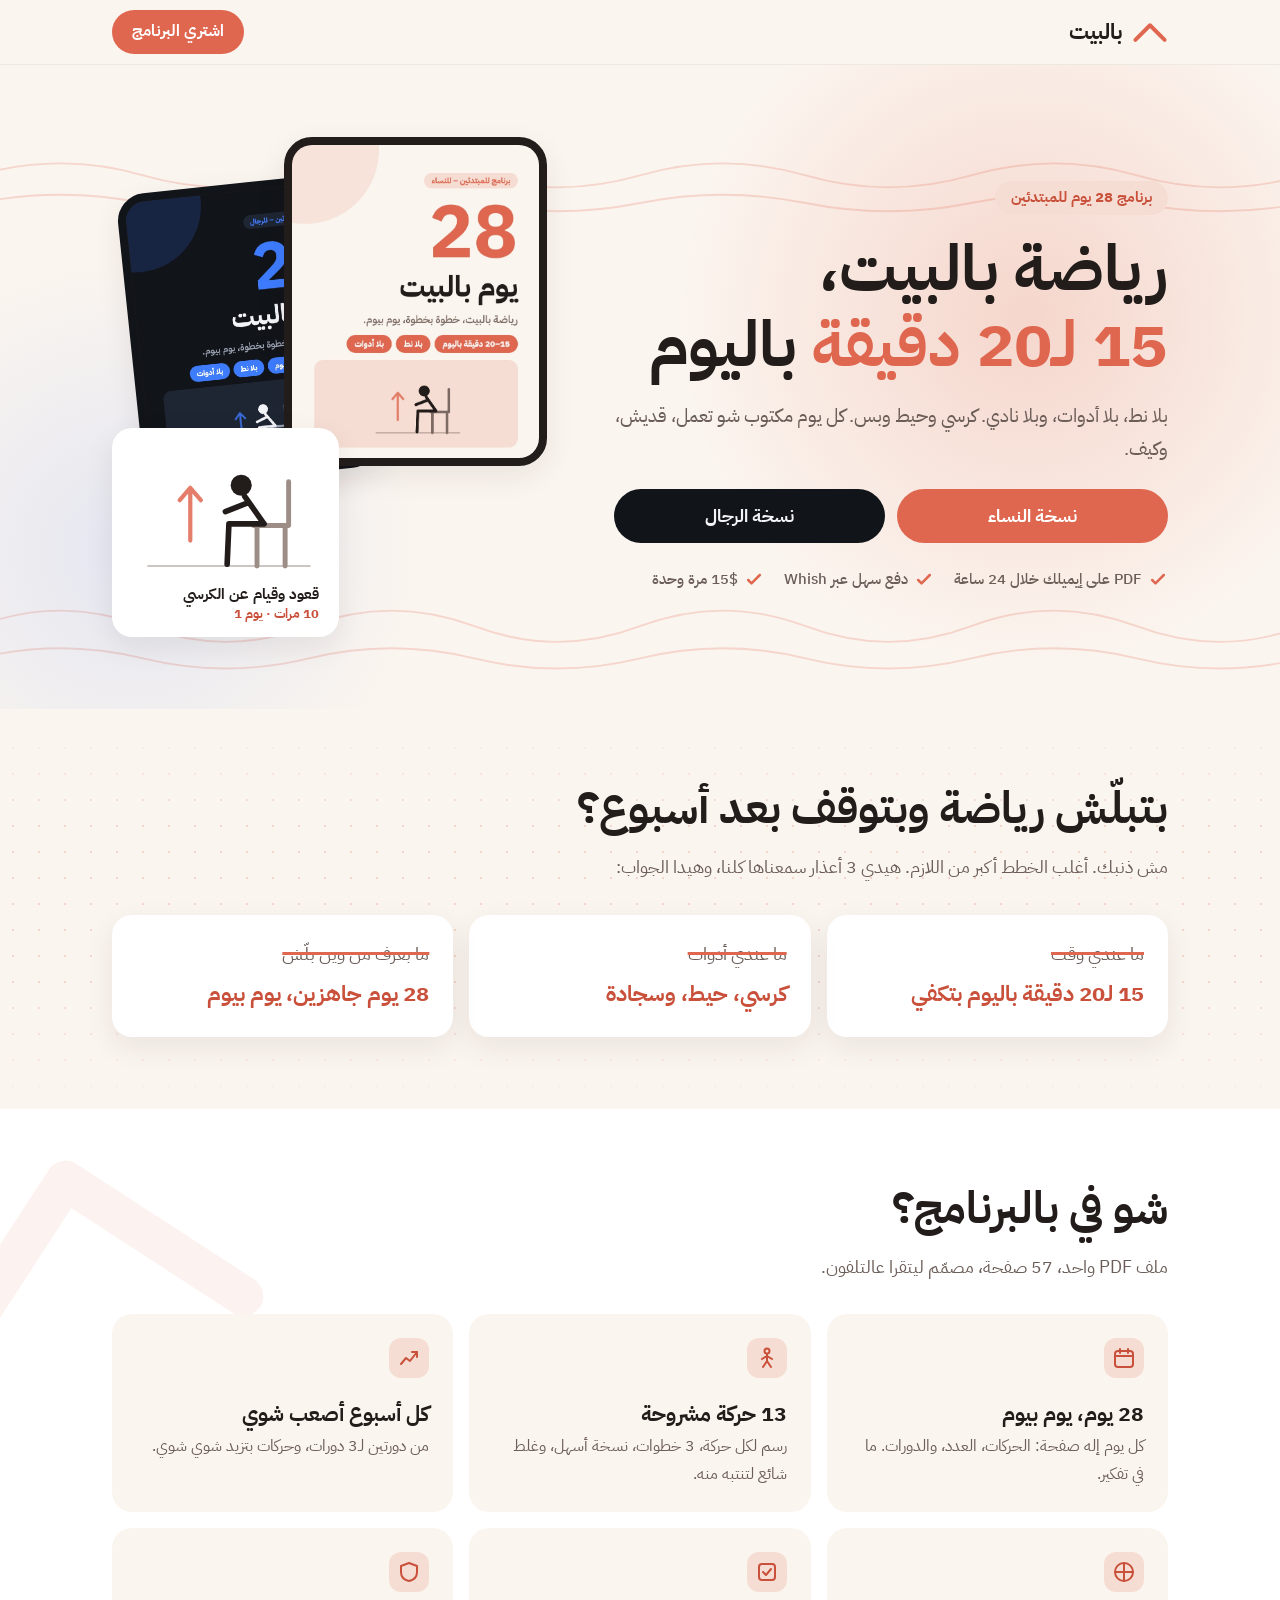
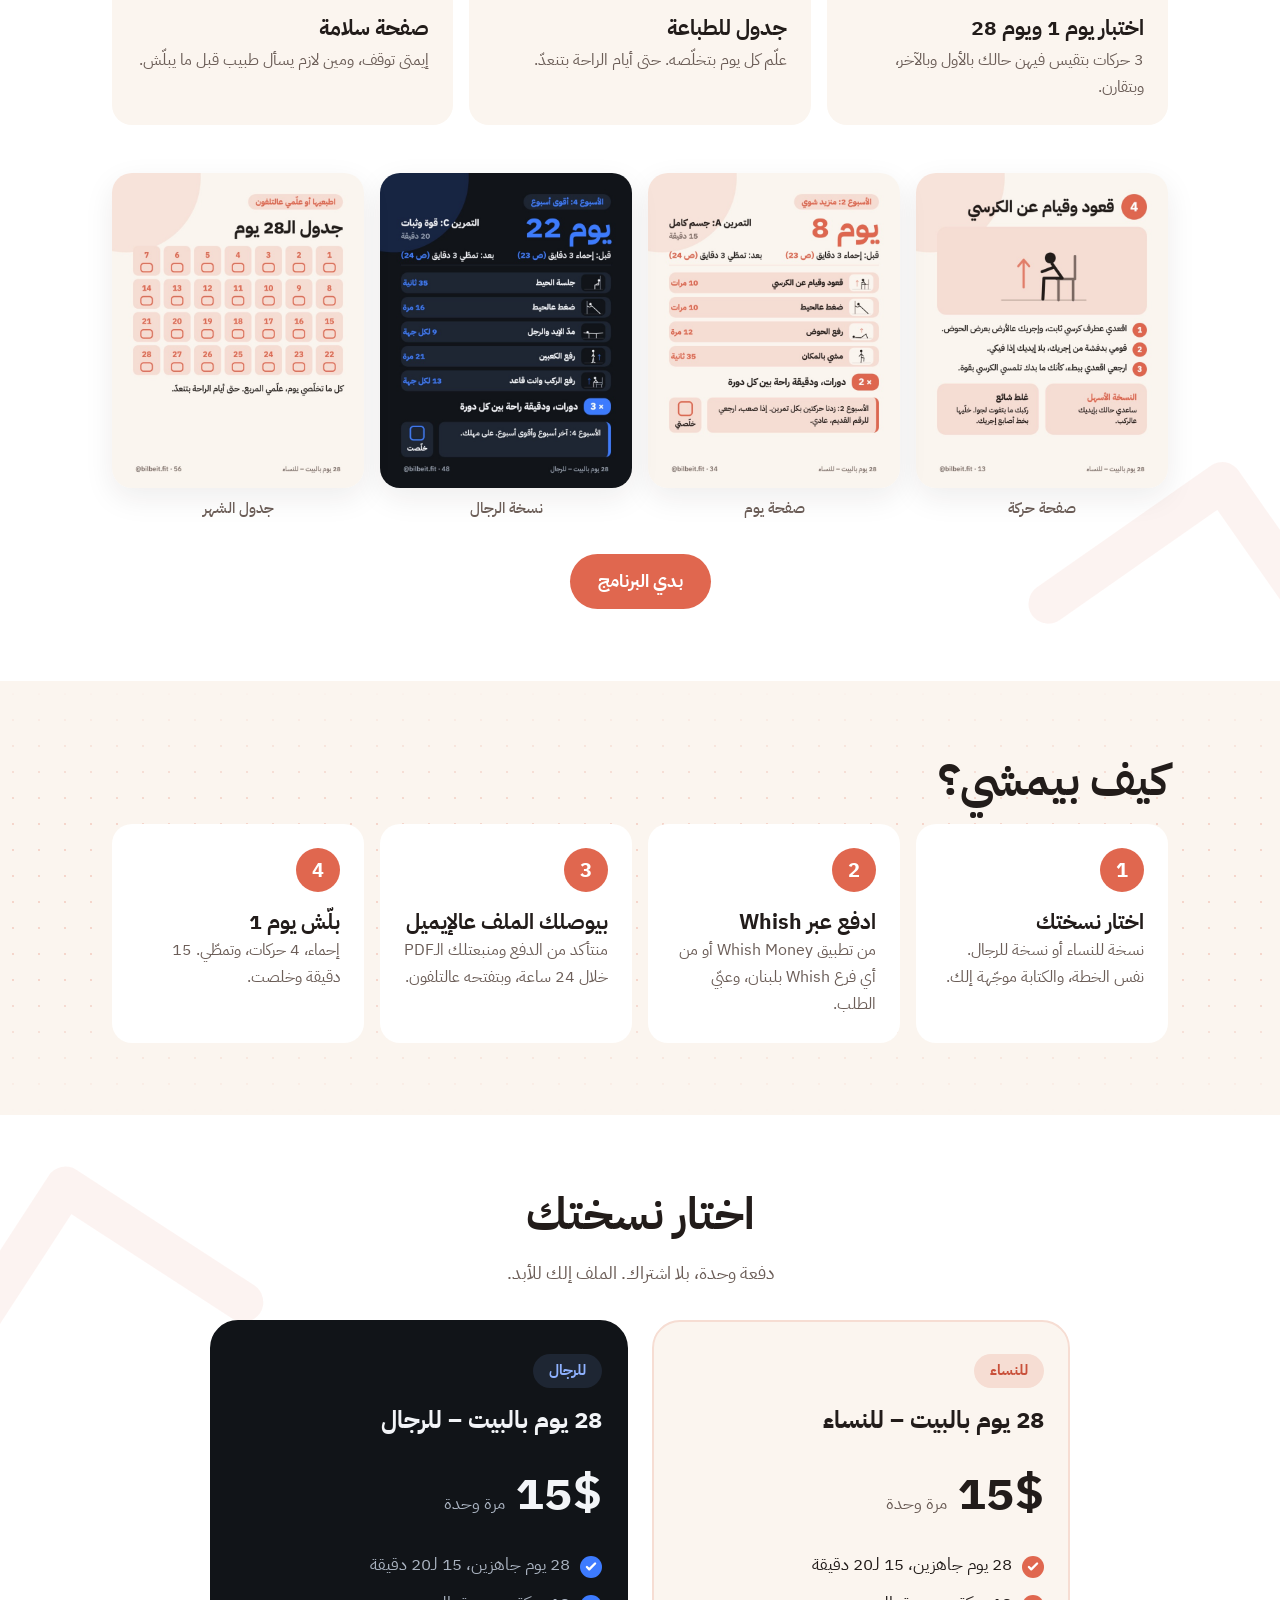
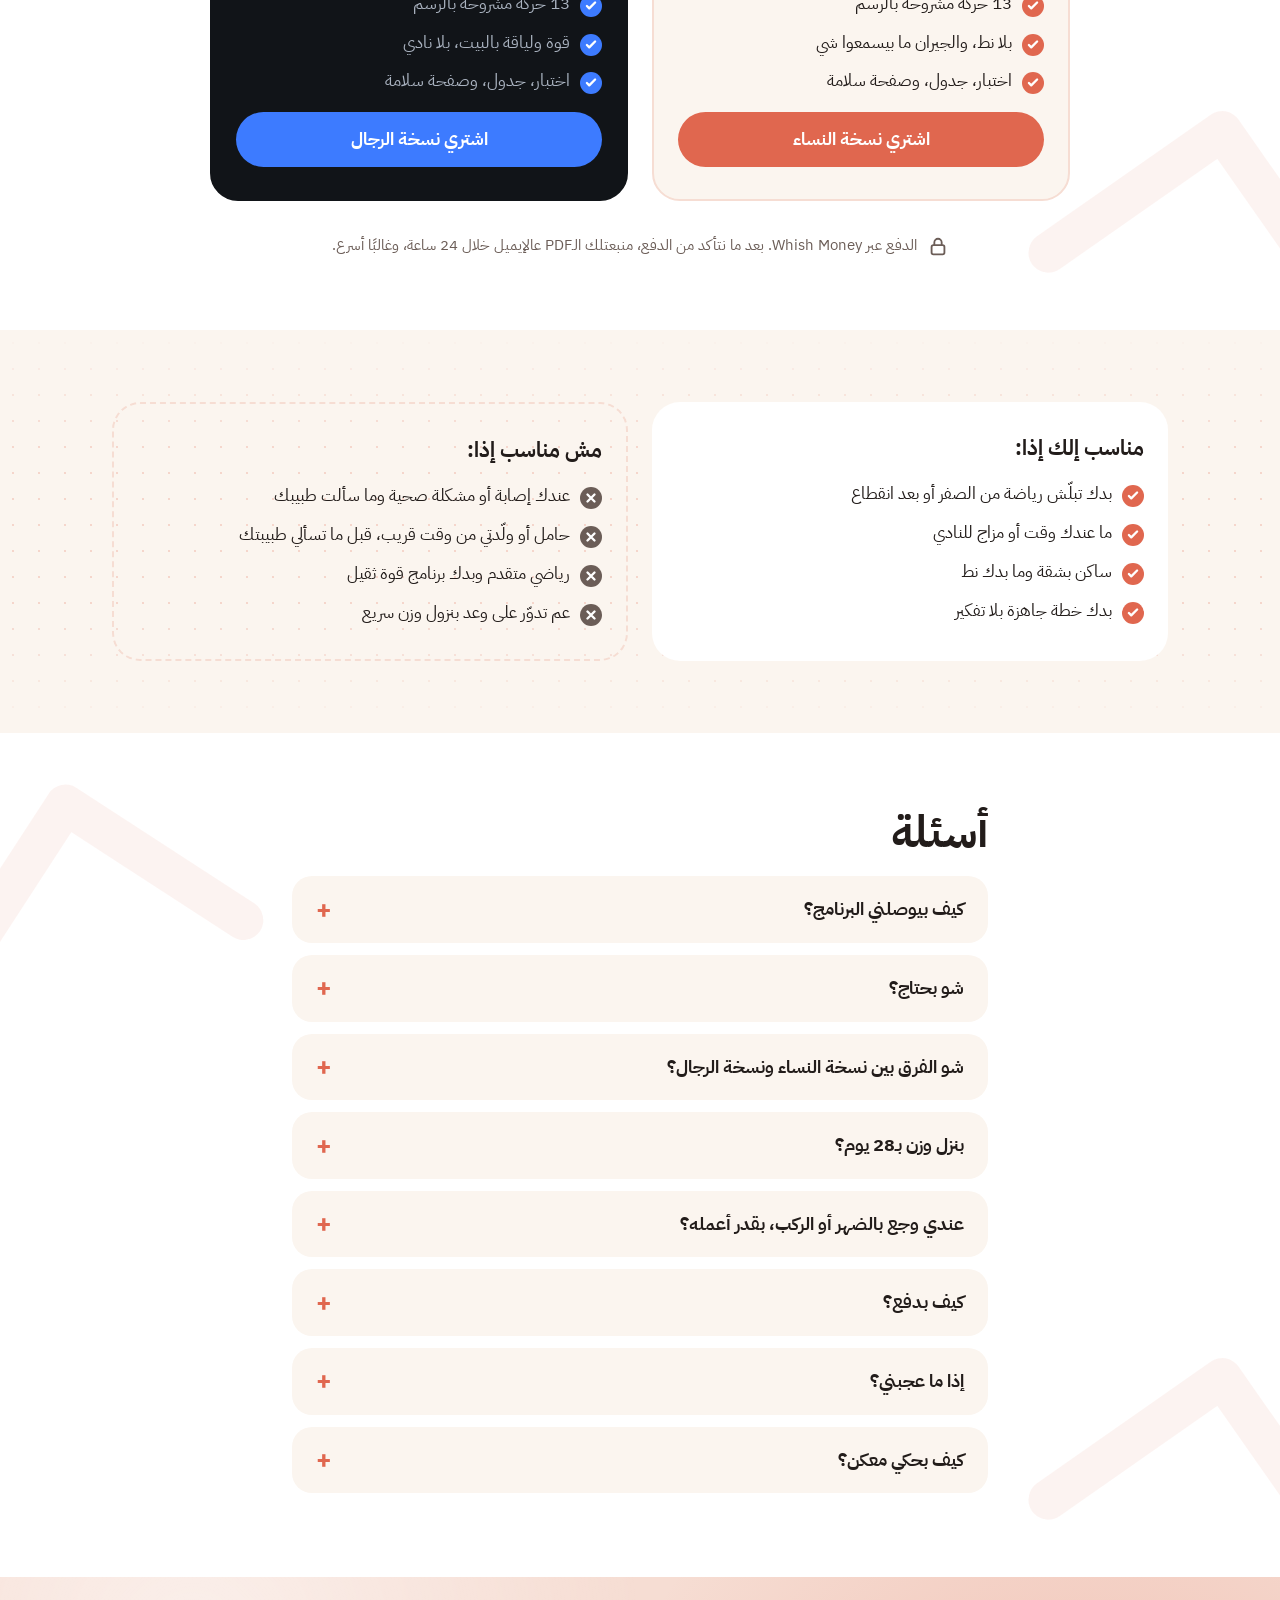
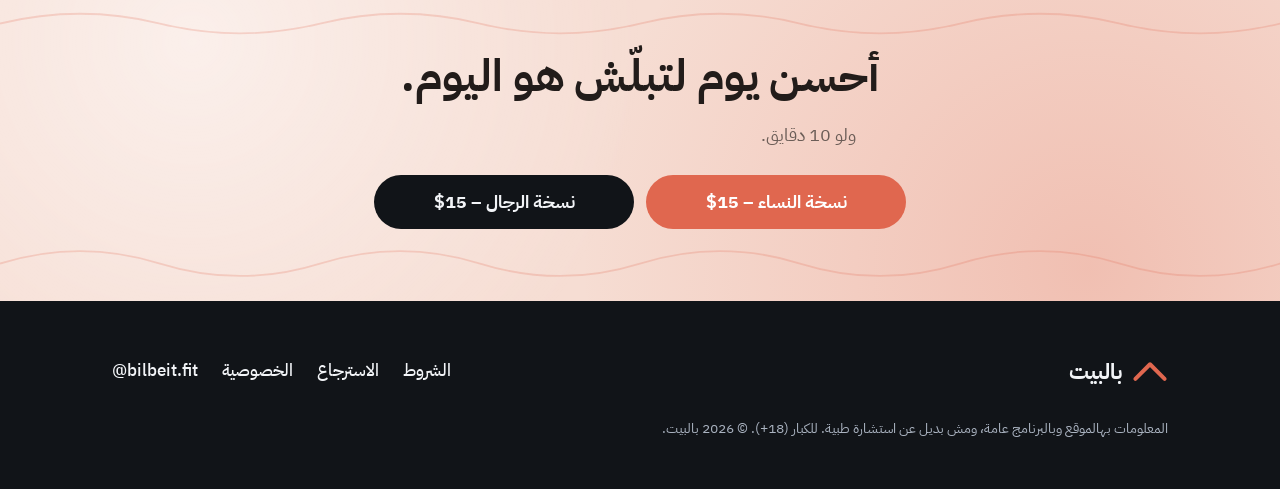
==== commit e3211a21: "Whish order page: pay by Whish, order form, PDF sent by email Co-Authored-By: Claude Opus 5.5 <norep" ====
--- a/index.html
+++ b/index.html
@@ -42,8 +42,8 @@
           <a class="btn btn-dark" href="#buy-men">نسخة الرجال</a>
         </div>
         <ul class="trust">
-          <li><svg aria-hidden="true" viewBox="0 0 24 24"><path d="M5 12l4 4 10-10"/></svg>PDF على تلفونك فورًا</li>
-          <li><svg aria-hidden="true" viewBox="0 0 24 24"><path d="M5 12l4 4 10-10"/></svg>دفع بالبطاقة من أي بلد</li>
+          <li><svg aria-hidden="true" viewBox="0 0 24 24"><path d="M5 12l4 4 10-10"/></svg>PDF على إيميلك خلال 24 ساعة</li>
+          <li><svg aria-hidden="true" viewBox="0 0 24 24"><path d="M5 12l4 4 10-10"/></svg>دفع سهل عبر Whish</li>
           <li><svg aria-hidden="true" viewBox="0 0 24 24"><path d="M5 12l4 4 10-10"/></svg>15$ مرة وحدة</li>
         </ul>
       </div>
@@ -114,8 +114,8 @@
       <h2 class="h2">كيف بيمشي؟</h2>
       <ol class="steps">
         <li><b>1</b><div><h3>اختار نسختك</h3><p>نسخة للنساء أو نسخة للرجال. نفس الخطة، والكتابة موجّهة إلك.</p></div></li>
-        <li><b>2</b><div><h3>ادفع بالبطاقة</h3><p>Visa أو Mastercard من أي بلد، عبر صفحة دفع آمنة.</p></div></li>
-        <li><b>3</b><div><h3>بيوصلك الملف فورًا</h3><p>رابط التحميل بيوصل عالإيميل، وبتفتحه عالتلفون.</p></div></li>
+        <li><b>2</b><div><h3>ادفع عبر Whish</h3><p>من تطبيق Whish Money أو من أي فرع Whish بلبنان، وعبّي الطلب.</p></div></li>
+        <li><b>3</b><div><h3>بيوصلك الملف عالإيميل</h3><p>منتأكد من الدفع ومنبعتلك الـPDF خلال 24 ساعة، وبتفتحه عالتلفون.</p></div></li>
         <li><b>4</b><div><h3>بلّش يوم 1</h3><p>إحماء، 4 حركات، وتمطّي. 15 دقيقة وخلصت.</p></div></li>
       </ol>
     </div>
@@ -150,7 +150,7 @@
       </div>
       <p class="pay-note">
         <svg viewBox="0 0 24 24" aria-hidden="true"><rect x="5" y="10" width="14" height="10" rx="2"/><path d="M8 10V7a4 4 0 0 1 8 0v3"/></svg>
-        الدفع آمن عبر شركة دفع عالمية، وهي البائع الرسمي يلي بيظهر اسمها بالفاتورة. ما منشوف ولا منحفظ معلومات بطاقتك.
+        الدفع عبر Whish Money. بعد ما نتأكد من الدفع، منبعتلك الـPDF عالإيميل خلال 24 ساعة، وغالبًا أسرع.
       </p>
     </div>
   </section>
@@ -183,12 +183,12 @@
   <section class="sec sec-soft" id="faq">
     <div class="wrap narrow">
       <h2 class="h2">أسئلة</h2>
-      <details><summary>كيف بيوصلني البرنامج؟</summary><p>بعد الدفع مباشرة بيوصلك إيميل فيه رابط تحميل الـPDF. بتقدر تفتحه عالتلفون أو تطبعه.</p></details>
+      <details><summary>كيف بيوصلني البرنامج؟</summary><p>بعد ما تدفع وتعبّي الطلب، منتأكد من الدفع ومنبعتلك الـPDF عالإيميل خلال 24 ساعة، وغالبًا أسرع. بتقدر تفتحه عالتلفون أو تطبعه.</p></details>
       <details><summary>شو بحتاج؟</summary><p>كرسي ثابت بلا دواليب، حيط فاضي، وسجادة أو حصيرة. ومساحة مترين بمترين.</p></details>
       <details><summary>شو الفرق بين نسخة النساء ونسخة الرجال؟</summary><p>نفس الخطة ونفس الحركات. الكتابة موجّهة إلك، وأرقام نسخة الرجال أعلى شوي.</p></details>
       <details><summary>بنزل وزن بـ28 يوم؟</summary><p>ما منوعد بأي رقم. هيدا برنامج ليصير عندك روتين حركة وتصير أقوى شوي كل أسبوع. كل جسم بيتغيّر بسرعة مختلفة.</p></details>
       <details><summary>عندي وجع بالضهر أو الركب، بقدر أعمله؟</summary><p>اسأل طبيبك أو أخصائي علاج فيزيائي قبل ما تبلّش. البرنامج عام، ومش بديل عن نصيحة طبية.</p></details>
-      <details><summary>كيف بدفع؟</summary><p>بالبطاقة (Visa أو Mastercard) من أي بلد، عبر صفحة دفع آمنة. وأحيانًا Apple Pay أو Google Pay حسب جهازك.</p></details>
+      <details><summary>كيف بدفع؟</summary><p>عبر Whish Money: من التطبيق أو من أي فرع Whish بلبنان. إذا إنت برّا لبنان وما عندك Whish، ابعتلنا عالإيميل <a href="mailto:bilbeit.fit@gmail.com" dir="ltr">bilbeit.fit@gmail.com</a>.</p></details>
       <details><summary>إذا ما عجبني؟</summary><p>بترجعلك مصاريك خلال 14 يوم من الشراء. شوف <a href="refund.html">سياسة الاسترجاع</a>.</p></details>
       <details><summary>كيف بحكي معكن؟</summary><p>ابعتلنا رسالة على إنستغرام <a href="https://instagram.com/bilbeit.fit" dir="ltr">@bilbeit.fit</a>.</p></details>
     </div>
@@ -225,15 +225,15 @@
 </div>
 
 <script>
-  // Checkout links from the payment provider. Paste each product's link here once the store is approved.
+  // Card checkout links (Paddle / FastSpring) once a provider approves the store.
+  // While empty, the buy buttons open order.html (Whish payment, PDF sent by email).
   const CHECKOUT = {
     women: "",
     men: ""
   };
   document.querySelectorAll("[data-checkout]").forEach(function (a) {
-    const url = CHECKOUT[a.dataset.checkout];
-    if (url) { a.href = url; }
-    else { a.href = "https://instagram.com/bilbeit.fit"; a.textContent += " (قريبًا)"; }
+    const v = a.dataset.checkout;
+    a.href = CHECKOUT[v] || ("order.html?v=" + v);
   });
   document.getElementById("y").textContent = new Date().getFullYear();
   // Respect "reduce motion": stop the SVG (SMIL) animations too.
--- a/style.css
+++ b/style.css
@@ -119,7 +119,7 @@
 
 .steps { list-style: none; display: grid; gap: var(--s2); }
 .steps li { display: flex; gap: var(--s2); align-items: flex-start; background: var(--surface); border-radius: var(--r-md); padding: var(--s3); }
-.steps b { flex: none; width: 44px; height: 44px; border-radius: 50%; background: var(--accent); color: var(--on-accent);
+.steps li > b { flex: none; width: 44px; height: 44px; border-radius: 50%; background: var(--accent); color: var(--on-accent);
            display: flex; align-items: center; justify-content: center; font-size: 20px; }
 .steps p { color: var(--muted); font-size: 16px; }
 
@@ -189,6 +189,35 @@
 .legal ul { padding-right: 22px; }
 .legal .todo { background: #FFF4D6; color: #6B4E00; border-radius: 8px; padding: 2px 8px; font-weight: 700; }
 
+/* Order page (Whish payment, manual delivery) */
+[hidden] { display: none !important; }
+.order { padding: var(--s5) 0 var(--s6); }
+.order .steps li > b { margin-top: 2px; }
+.step-body { flex: 1; min-width: 0; display: grid; gap: 12px; }
+.step-body p { color: var(--muted); font-size: 16px; }
+.choices { display: flex; flex-wrap: wrap; gap: 12px; }
+.choice { flex: 1 1 140px; cursor: pointer; }
+.choice input { position: absolute; opacity: 0; }
+.choice span { display: flex; align-items: center; justify-content: center; min-height: 52px; border: 2px solid var(--soft);
+               border-radius: var(--r-sm); font-weight: 700; font-size: 18px; background: var(--bg); }
+.choice input:checked + span { border-color: var(--accent); background: var(--soft); color: var(--accent-strong); }
+.choice input:focus-visible + span { outline: 3px solid var(--blue); outline-offset: 3px; }
+.field { display: grid; gap: 6px; }
+.field label { font-weight: 700; font-size: 16px; }
+.field input { width: 100%; min-height: 52px; padding: 12px 16px; font: inherit; font-size: 17px; color: var(--text);
+               background: var(--bg); border: 2px solid var(--soft); border-radius: var(--r-sm); }
+.field input:focus { border-color: var(--accent); outline: none; }
+.field input[dir="ltr"] { text-align: left; }
+.agree { display: flex; gap: 10px; align-items: flex-start; font-size: 15px; color: var(--muted); }
+.agree input { width: 22px; height: 22px; flex: none; margin-top: 2px; accent-color: var(--accent); }
+.trap { position: absolute; right: -9999px; width: 1px; height: 1px; overflow: hidden; }
+#whish-num { display: flex; flex-wrap: wrap; align-items: center; gap: 10px; }
+#whish-num b { font-size: 20px; color: var(--text); }
+.notice { margin-bottom: var(--s3); display: grid; gap: 12px; }
+.notice p { color: var(--muted); }
+.notice-ok { border: 2px solid var(--accent); }
+.notice-err { background: #FDECEA; color: #8A2A1A; border-radius: var(--r-sm); padding: 14px 18px; font-weight: 500; }
+
 @media (min-width: 768px) {
   body { padding-bottom: 0; }
   .sticky-buy { display: none; }
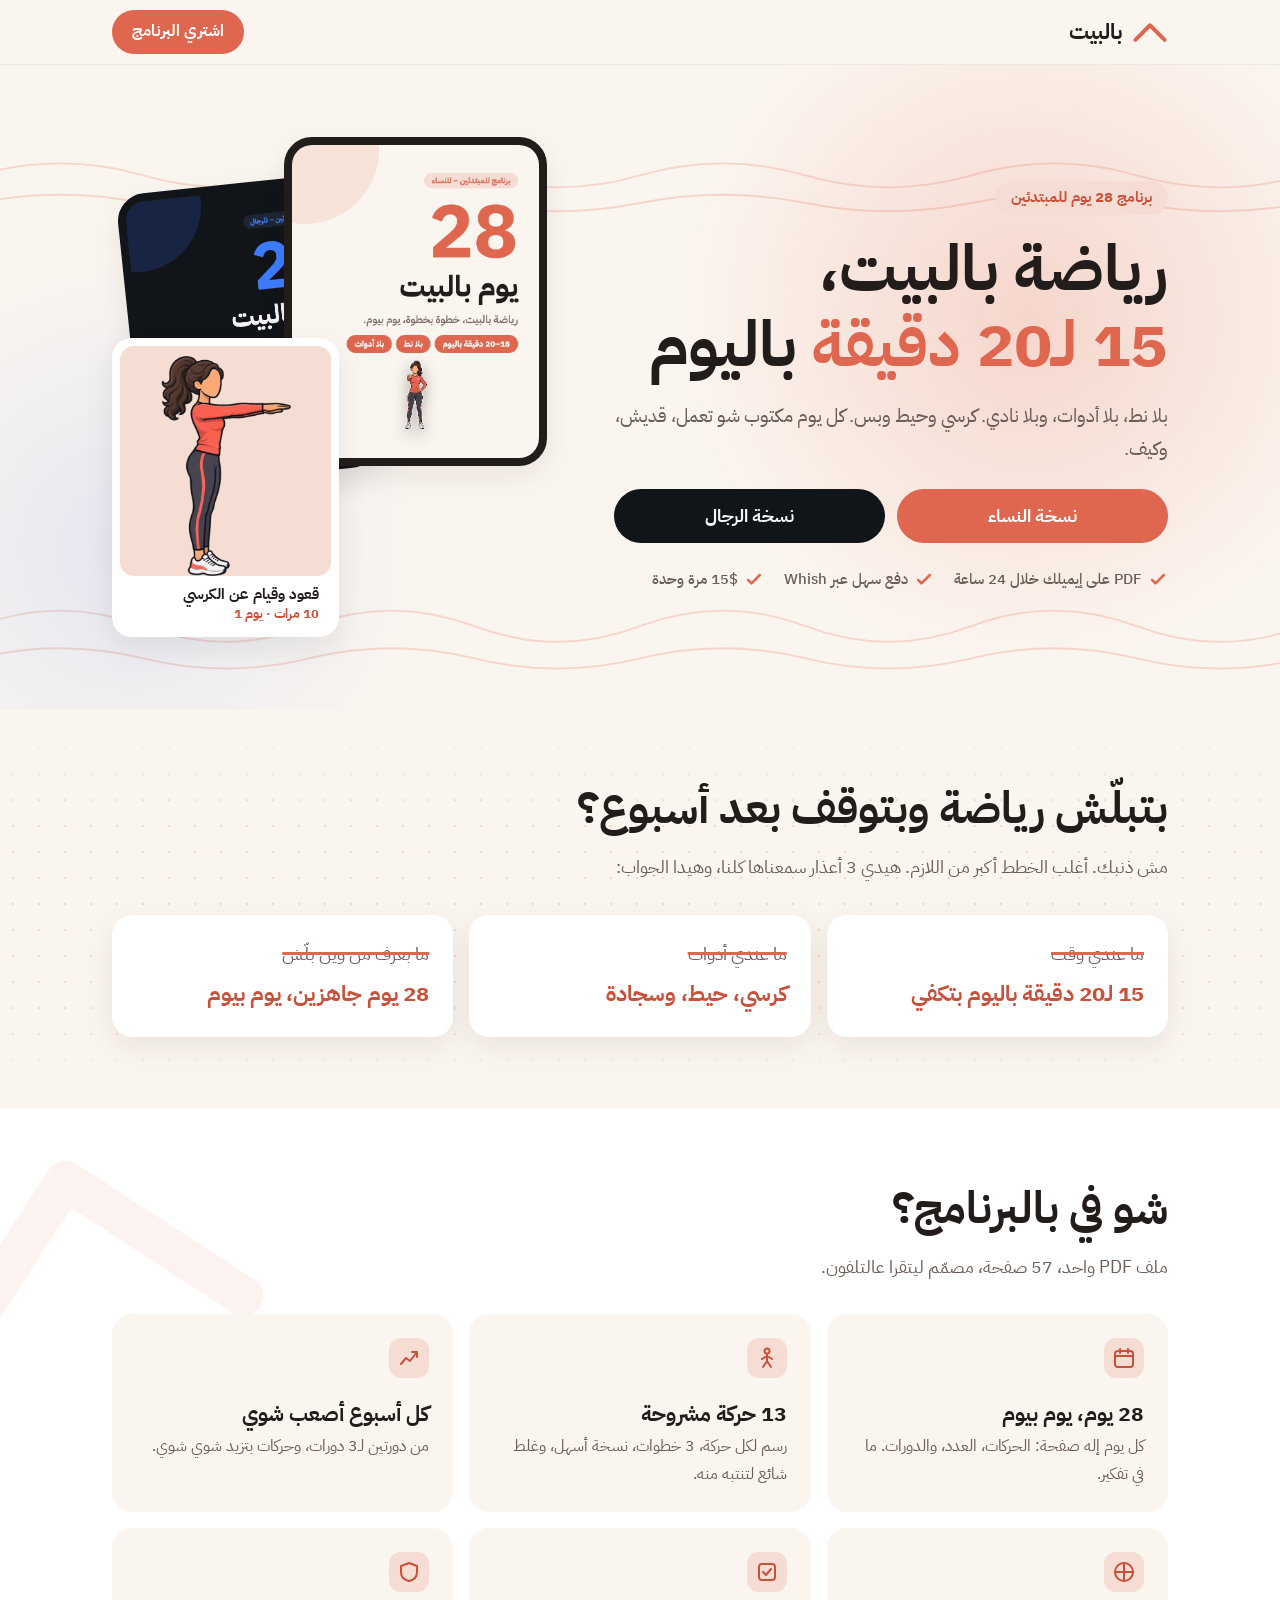
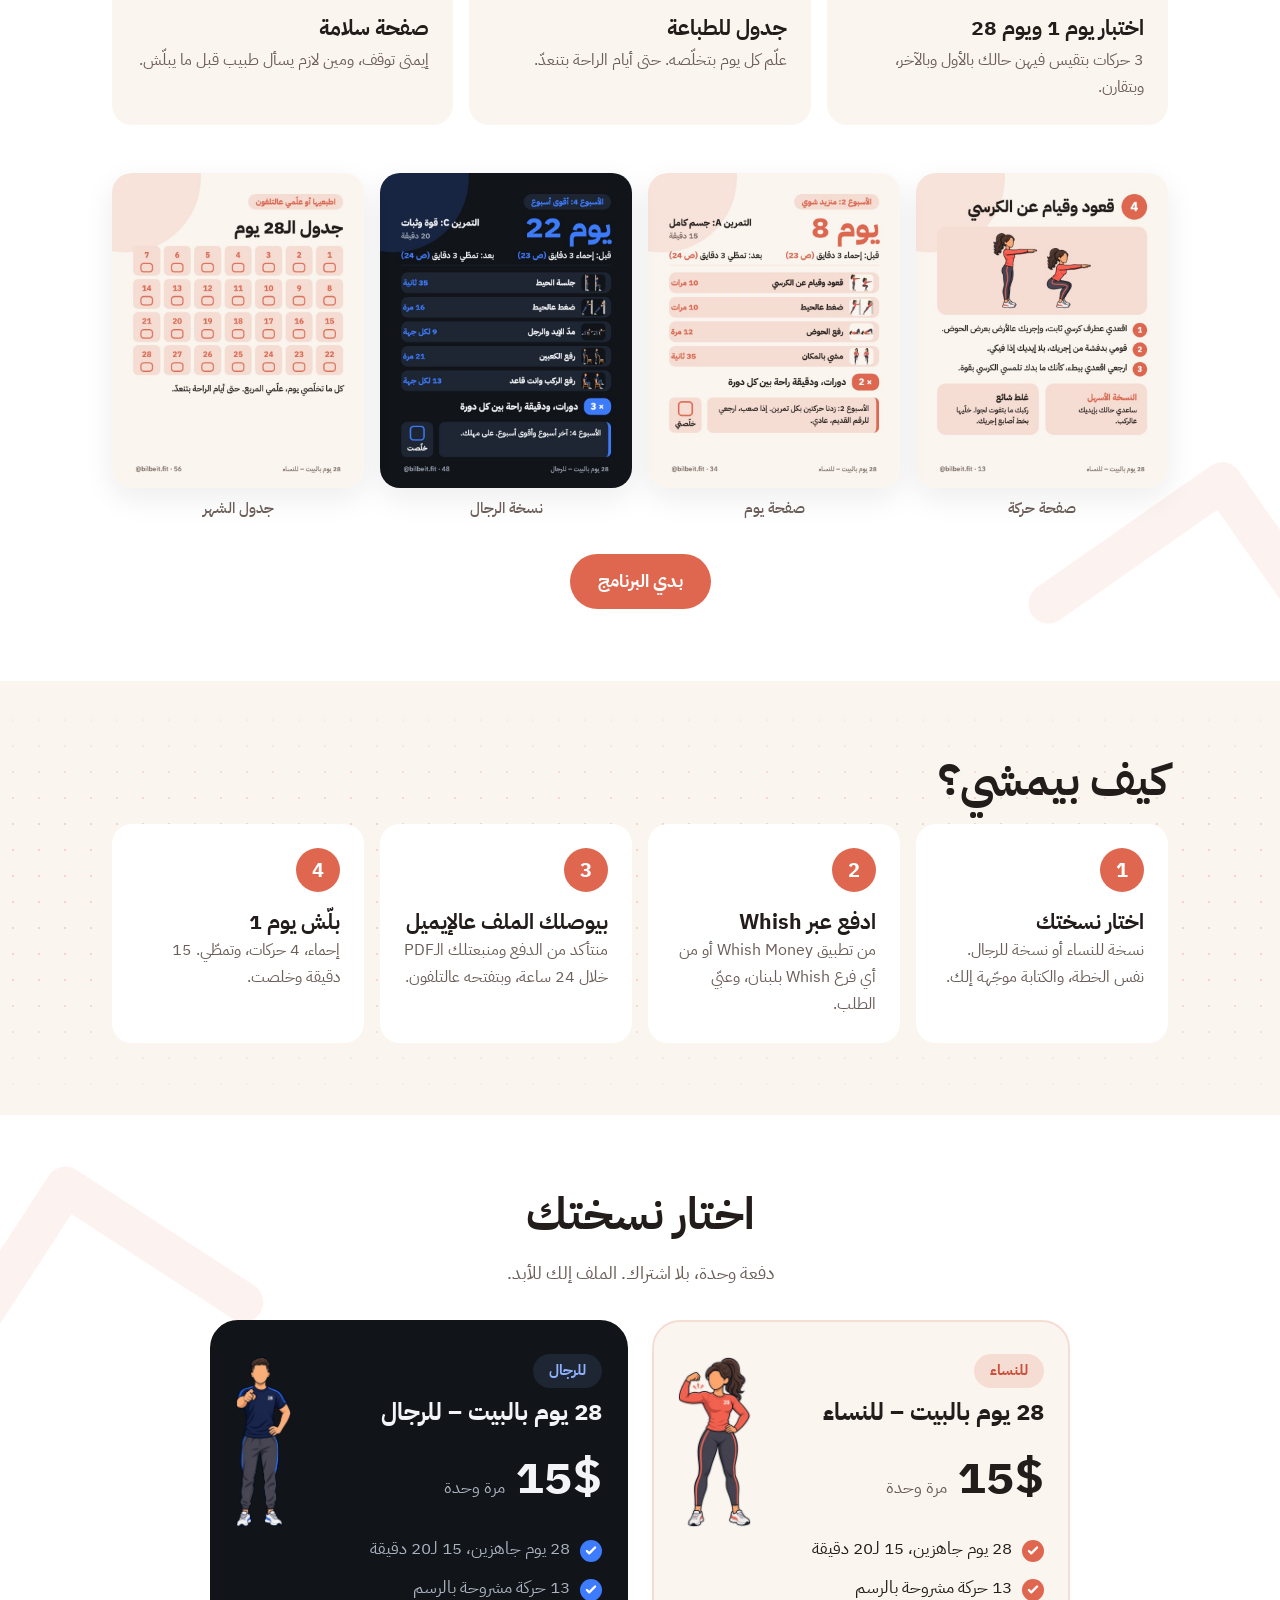
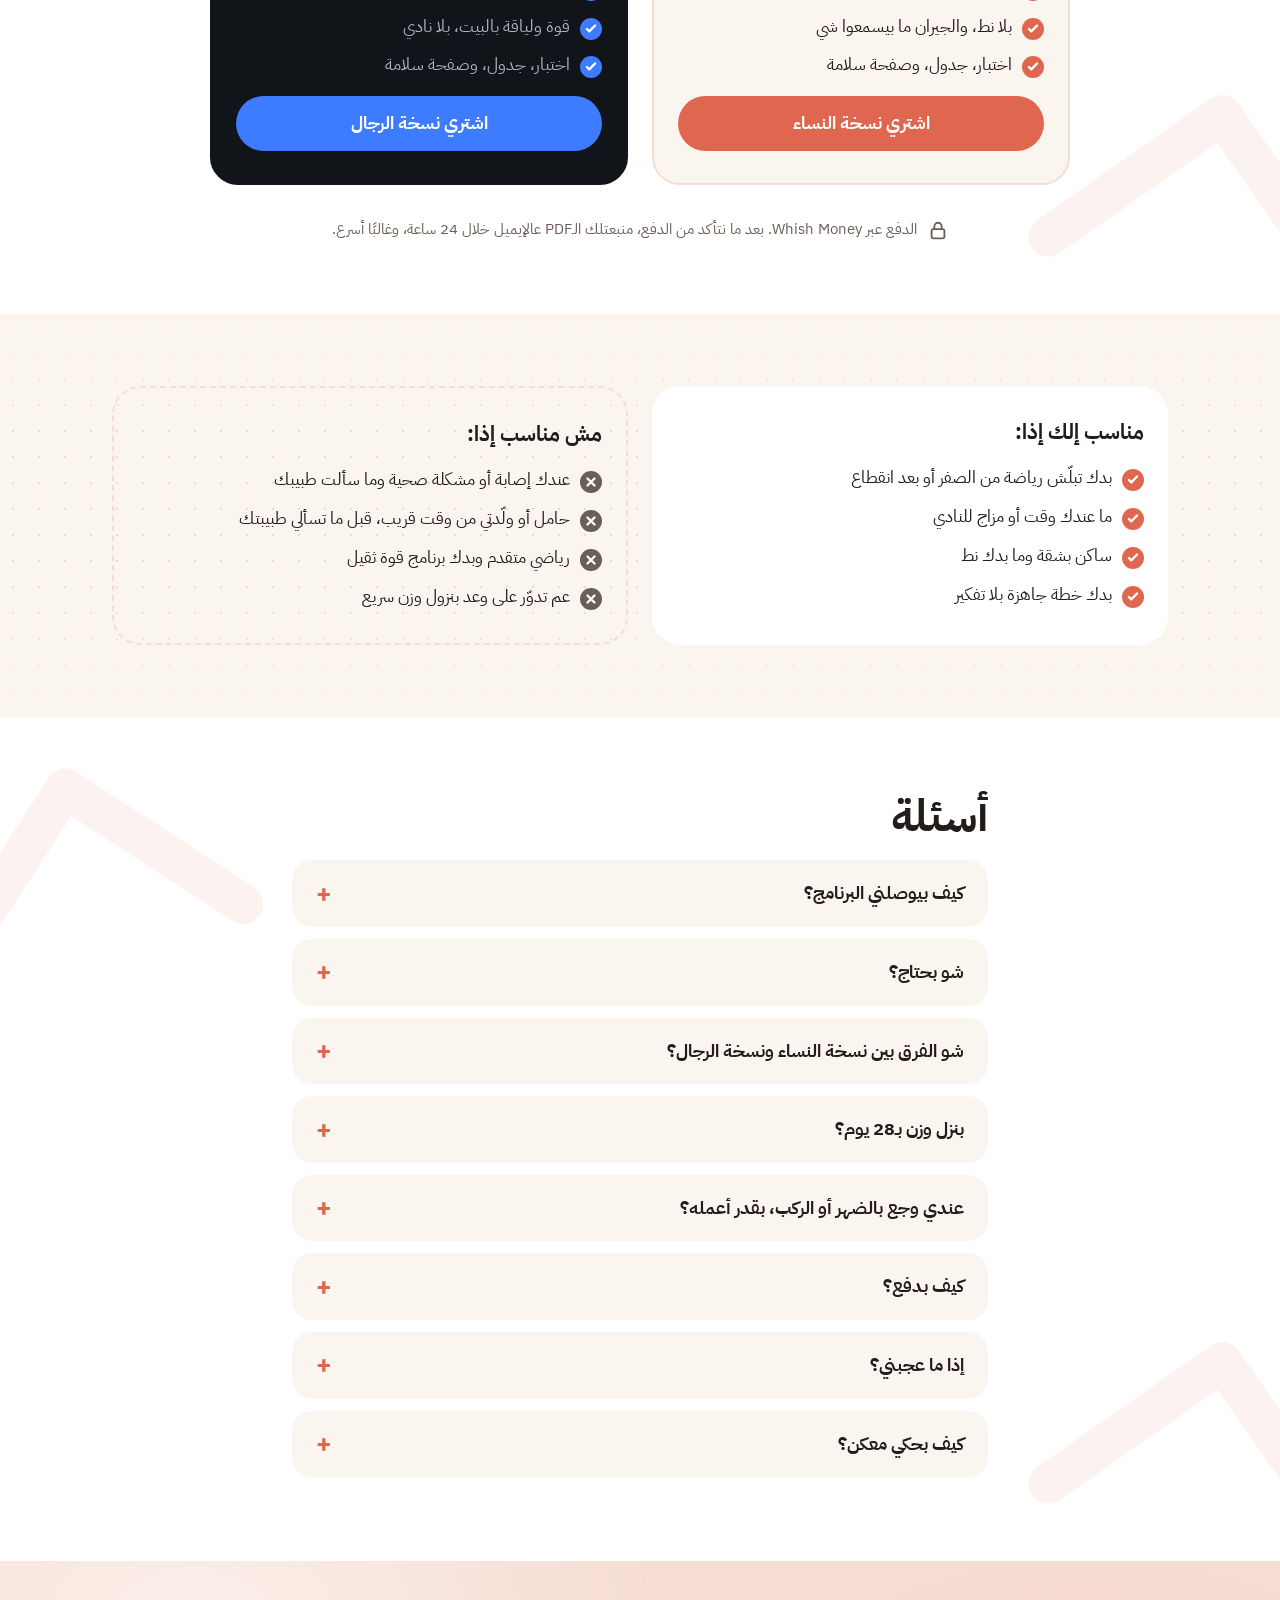
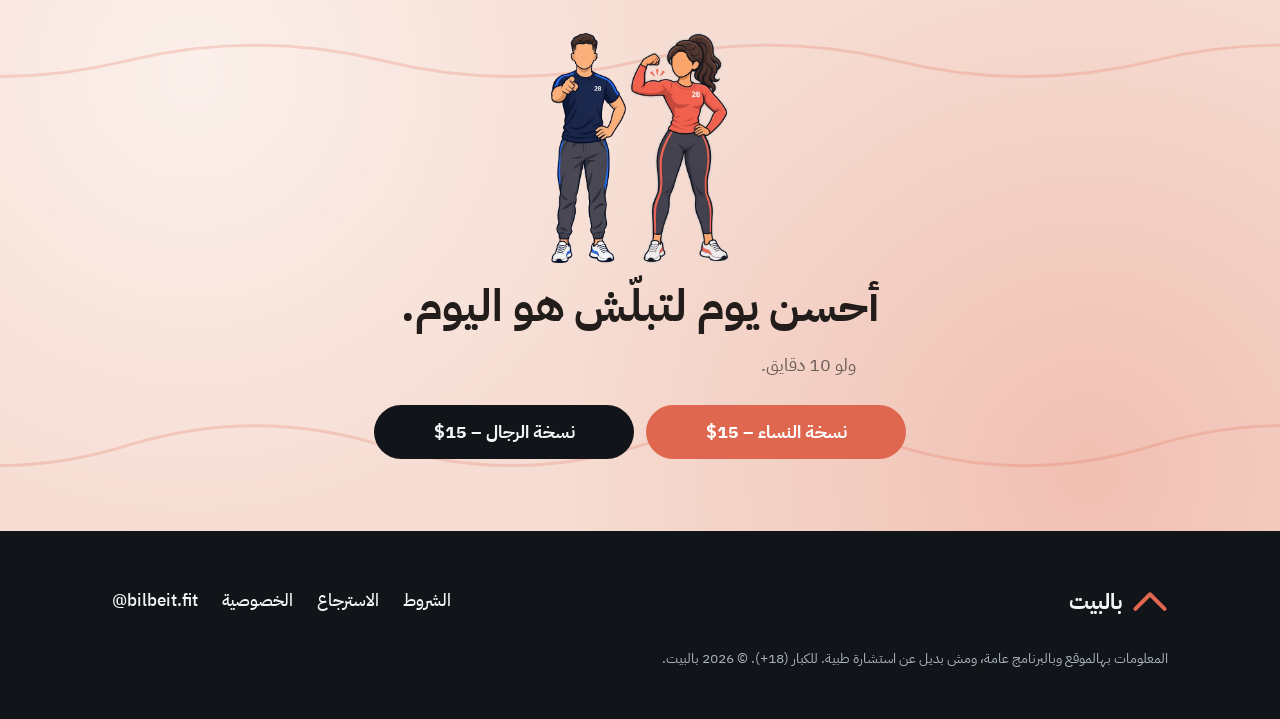
==== commit bbb60ebe: "Site uses the new mascot character: new page previews, mascot rep in hero, mascots on plans and fina" ====
--- a/index.html
+++ b/index.html
@@ -7,7 +7,7 @@
 <meta name="description" content="برنامج رياضة بالبيت للمبتدئين: 28 يوم جاهزين، 15 لـ20 دقيقة باليوم، بلا نط وبلا أدوات. نسخة للنساء ونسخة للرجال، PDF على تلفونك بـ15$.">
 <meta property="og:title" content="28 يوم بالبيت">
 <meta property="og:description" content="رياضة بالبيت، 15 لـ20 دقيقة باليوم، بلا نط وبلا أدوات.">
-<meta property="og:image" content="img/cover-women.jpg">
+<meta property="og:image" content="https://bilbeit.kachakech.tech/img/cover-women.jpg">
 <meta name="theme-color" content="#FBF5EF">
 <link rel="icon" href="img/favicon.svg" type="image/svg+xml">
 <link rel="preconnect" href="https://fonts.googleapis.com">
@@ -51,21 +51,8 @@
         <div class="phone"><img src="img/cover-women.jpg" alt="" width="720" height="900"></div>
         <div class="phone phone-back"><img src="img/cover-men.jpg" alt="" width="720" height="900"></div>
         <div class="fig-card">
-          <!-- SMIL animation: works in Safari, Chrome and Firefox (CSS "d" animation does not work in Safari). -->
-          <svg viewBox="0 0 600 420" class="hero-svg"><line x1="80" y1="370" x2="540" y2="370" class="ground"/>
-            <path d="M380 255 H480 M480 255 V130 M390 255 V370 M470 255 V370" class="prop"/>
-            <path d="M200 300 V150 M170 185 L200 150 L230 185" class="hint">
-              <animateTransform attributeName="transform" type="translate" values="0 0;0 -18;0 0" dur="1.5s" repeatCount="indefinite"/></path>
-            <circle cx="345" cy="140" r="30" class="fig">
-              <animate attributeName="cx" values="345;345;330;330;345" keyTimes="0;.15;.5;.65;1" dur="3s" repeatCount="indefinite"
-                       calcMode="spline" keySplines=".45 0 .55 1;.45 0 .55 1;.45 0 .55 1;.45 0 .55 1"/>
-              <animate attributeName="cy" values="140;140;62;62;140" keyTimes="0;.15;.5;.65;1" dur="3s" repeatCount="indefinite"
-                       calcMode="spline" keySplines=".45 0 .55 1;.45 0 .55 1;.45 0 .55 1;.45 0 .55 1"/></circle>
-            <path d="M355 172 L410 250 M410 250 L310 250 L305 365 M365 190 L300 215" class="fig">
-              <animate attributeName="d" keyTimes="0;.15;.5;.65;1" dur="3s" repeatCount="indefinite" calcMode="spline"
-                       keySplines=".45 0 .55 1;.45 0 .55 1;.45 0 .55 1;.45 0 .55 1"
-                       values="M355 172 L410 250 M410 250 L310 250 L305 365 M365 190 L300 215;M355 172 L410 250 M410 250 L310 250 L305 365 M365 190 L300 215;M330 95 L335 225 M335 225 L328 295 L310 365 M332 125 L262 150;M330 95 L335 225 M335 225 L328 295 L310 365 M332 125 L262 150;M355 172 L410 250 M410 250 L310 250 L305 365 M365 190 L300 215"/></path>
-          </svg>
+          <!-- Two poses of the same move swap like a rep (sit-w-a = standing, sit-w-b = down). -->
+          <div class="rep"><img class="rep-a" src="img/sit-w-a.webp" alt="" width="380" height="640"><img class="rep-b" src="img/sit-w-b.webp" alt="" width="380" height="640"></div>
           <p class="fig-cap"><b>قعود وقيام عن الكرسي</b><span>10 مرات · يوم 1</span></p>
         </div>
       </div>
@@ -128,9 +115,12 @@
       <p class="sub center">دفعة وحدة، بلا اشتراك. الملف إلك للأبد.</p>
       <div class="plans">
         <article class="plan" id="buy-women">
-          <span class="chip">للنساء</span>
-          <h3>28 يوم بالبيت – للنساء</h3>
-          <p class="price"><span>15$</span> مرة وحدة</p>
+          <div class="plan-head">
+            <div><span class="chip">للنساء</span>
+              <h3>28 يوم بالبيت – للنساء</h3>
+              <p class="price"><span>15$</span> مرة وحدة</p></div>
+            <img src="img/mascot-w.webp" alt="" width="308" height="720" loading="lazy">
+          </div>
           <ul class="ticks">
             <li>28 يوم جاهزين، 15 لـ20 دقيقة</li><li>13 حركة مشروحة بالرسم</li>
             <li>بلا نط، والجيران ما بيسمعوا شي</li><li>اختبار، جدول، وصفحة سلامة</li>
@@ -138,9 +128,12 @@
           <a class="btn btn-block" data-checkout="women" href="#">اشتري نسخة النساء</a>
         </article>
         <article class="plan plan-dark" id="buy-men">
-          <span class="chip">للرجال</span>
-          <h3>28 يوم بالبيت – للرجال</h3>
-          <p class="price"><span>15$</span> مرة وحدة</p>
+          <div class="plan-head">
+            <div><span class="chip">للرجال</span>
+              <h3>28 يوم بالبيت – للرجال</h3>
+              <p class="price"><span>15$</span> مرة وحدة</p></div>
+            <img src="img/mascot-m.webp" alt="" width="235" height="720" loading="lazy">
+          </div>
           <ul class="ticks">
             <li>28 يوم جاهزين، 15 لـ20 دقيقة</li><li>13 حركة مشروحة بالرسم</li>
             <li>قوة ولياقة بالبيت، بلا نادي</li><li>اختبار، جدول، وصفحة سلامة</li>
@@ -198,6 +191,7 @@
   <section class="sec final">
     <svg class="waves" viewBox="0 0 1440 400" preserveAspectRatio="xMidYMid slice" aria-hidden="true"><g class="bg-drift"><path d="M0 70 Q90 48 180 70 T360 70 T540 70 T720 70 T900 70 T1080 70 T1260 70 T1440 70 T1620 70 T1800 70 T1980 70 T2160 70 T2340 70 T2520 70 T2700 70 T2880 70"/><path d="M0 340 Q90 312 180 340 T360 340 T540 340 T720 340 T900 340 T1080 340 T1260 340 T1440 340 T1620 340 T1800 340 T1980 340 T2160 340 T2340 340 T2520 340 T2700 340 T2880 340"/></g></svg>
     <div class="wrap center">
+      <div class="duo" aria-hidden="true"><img src="img/mascot-w.webp" alt="" width="308" height="720" loading="lazy"><img src="img/mascot-m.webp" alt="" width="235" height="720" loading="lazy"></div>
       <h2 class="h2">أحسن يوم لتبلّش هو اليوم.</h2>
       <p class="sub">ولو 10 دقايق.</p>
       <div class="cta-row center-row">
--- a/style.css
+++ b/style.css
@@ -62,12 +62,13 @@
 .phone-back { right: auto; left: 4%; top: 46px; width: 52%; transform: rotate(-6deg); z-index: 1; border-color: var(--dark); }
 .fig-card { position: absolute; bottom: 0; left: 0; width: 50%; background: var(--surface); border-radius: var(--r-md);
             box-shadow: var(--shadow); padding: 8px; z-index: 3; }
-.fig-card svg { width: 100%; height: auto; display: block; }
-.fig { fill: none; stroke: var(--text); stroke-width: 16; stroke-linecap: round; stroke-linejoin: round; }
-circle.fig { fill: var(--text); stroke: none; }
-.prop { fill: none; stroke: #9c8d86; stroke-width: 14; stroke-linecap: round; }
-.ground { stroke: #9c8d86; stroke-width: 6; stroke-linecap: round; opacity: .5; }
-.hint { fill: none; stroke: var(--accent); stroke-width: 12; stroke-linecap: round; stroke-linejoin: round; opacity: .85; }
+/* Mascot rep: two poses swap like one repetition. */
+.rep { position: relative; height: 190px; background: var(--soft); border-radius: 14px; margin-bottom: 8px; }
+.rep img { position: absolute; inset: 10px 0 0; height: calc(100% - 10px); width: 100%; object-fit: contain; object-position: center bottom; }
+.rep-b { opacity: 0; animation: rep-b 3s ease-in-out infinite; }
+.rep-a { animation: rep-a 3s ease-in-out infinite; }
+@keyframes rep-a { 0%, 38% { opacity: 1; } 46%, 88% { opacity: 0; } 96%, 100% { opacity: 1; } }
+@keyframes rep-b { 0%, 38% { opacity: 0; } 46%, 88% { opacity: 1; } 96%, 100% { opacity: 0; } }
 .fig-cap { display: flex; flex-direction: column; padding: 0 12px 6px; line-height: 1.4; }
 .fig-cap b { font-size: 15px; }
 .fig-cap span { font-size: 13px; color: var(--accent-strong); font-weight: 700; }
@@ -128,6 +129,9 @@
 .plan { background: var(--bg); border: 2px solid var(--soft); border-radius: var(--r-lg); padding: var(--s4) var(--s3);
         display: flex; flex-direction: column; gap: var(--s2); scroll-margin-top: 90px; }
 .plan .chip { align-self: flex-start; }
+.plan-head { display: flex; align-items: flex-end; justify-content: space-between; gap: 12px; }
+.plan-head > div { display: flex; flex-direction: column; gap: var(--s1); align-items: flex-start; }
+.plan-head img { flex: none; height: 170px; width: auto; margin-bottom: -8px; }
 .plan h3 { font-size: 24px; }
 .price { font-size: 17px; color: var(--muted); }
 .price span { font-size: 48px; font-weight: 700; color: var(--text); margin-left: 6px; }
@@ -165,6 +169,8 @@
 
 .final { background: var(--soft); }
 .final .sub { margin-bottom: var(--s3); }
+.duo { display: flex; justify-content: center; align-items: flex-end; gap: 4px; margin-bottom: var(--s2); }
+.duo img { height: 190px; width: auto; }
 
 /* Footer */
 .foot { background: var(--dark); color: var(--dark-muted); padding: var(--s5) 0; }
@@ -225,6 +231,8 @@
   .hero { padding: var(--s6) 0; }
   .hero-in { grid-template-columns: 1.1fr .9fr; }
   .hero-art { height: 500px; max-width: none; }
+  .rep { height: 230px; }
+  .duo img { height: 230px; }
   .swaps { grid-template-columns: repeat(3, 1fr); }
   .grid3 { grid-template-columns: repeat(3, 1fr); }
   .pages { grid-template-columns: repeat(4, 1fr); }
@@ -238,7 +246,8 @@
 @media (min-width: 1024px) { .steps { grid-template-columns: repeat(4, 1fr); } .steps li { flex-direction: column; } }
 @media (prefers-reduced-motion: reduce) {
   html { scroll-behavior: auto; }
-  .bg-drift { animation: none !important; }
+  .bg-drift, .rep img { animation: none !important; }
+  .rep-a { opacity: 1; } .rep-b { opacity: 0; }
   .btn, summary::after { transition: none; }
 }
 .center-row .btn { flex: 0 1 260px; }
